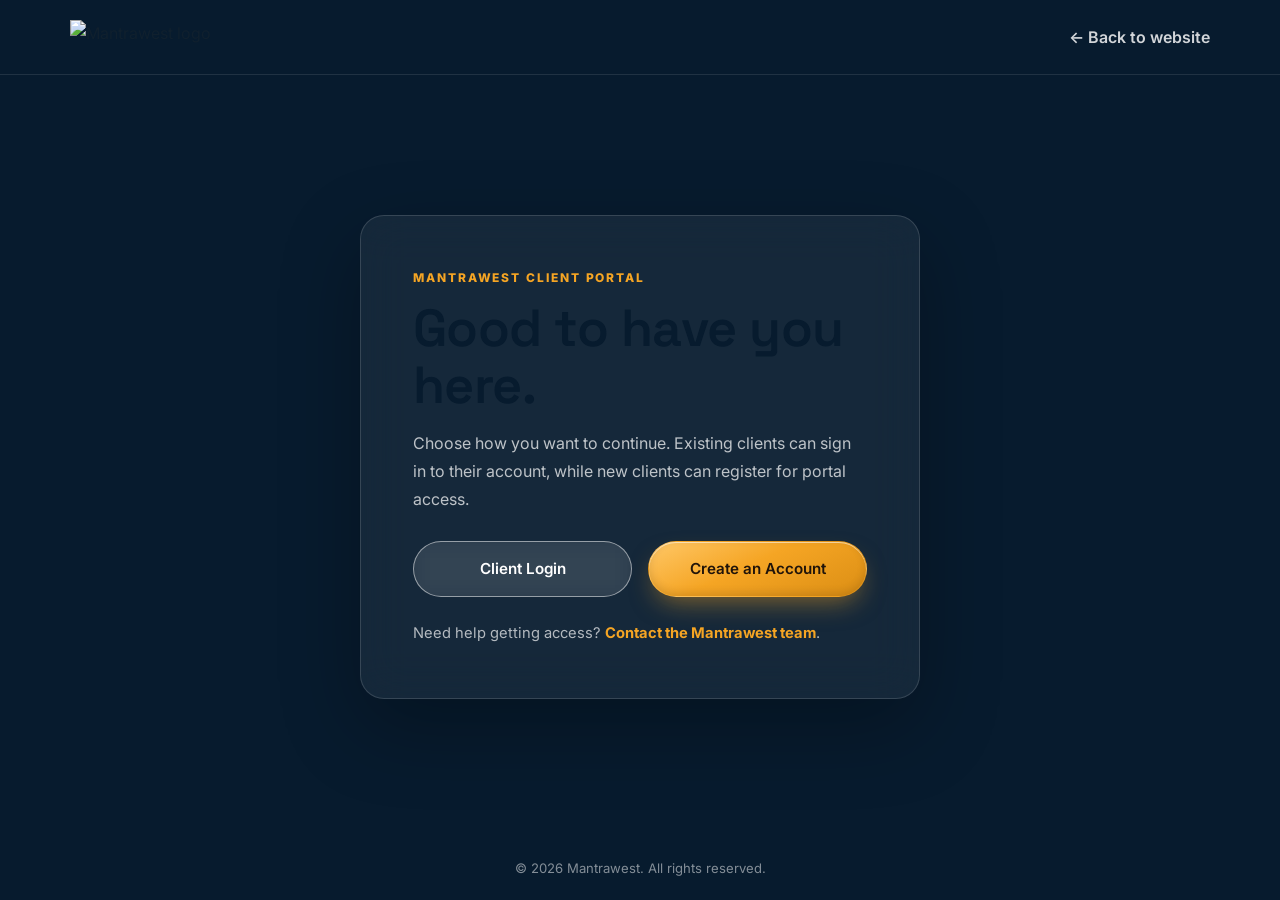
==== portal.html @ 377eb098 "Add initial implementation of the client portal page with responsive design and accessibility featur" ====
<!doctype html>
<html lang="en">
  <head>
    <meta charset="UTF-8" />
    <meta name="viewport" content="width=device-width, initial-scale=1.0" />
    <meta name="theme-color" content="#071B2E" />
    <title>Get Started | Mantrawest Client Portal</title>
    <meta
      name="description"
      content="Sign in to your Mantrawest client account or register for portal access."
    />
    <link rel="preconnect" href="https://fonts.googleapis.com" />
    <link rel="preconnect" href="https://fonts.gstatic.com" crossorigin />
    <link
      href="https://fonts.googleapis.com/css2?family=Space+Grotesk:wght@500;600;700&family=Inter:wght@400;500;600;700&display=swap"
      rel="stylesheet"
    />
    <link rel="stylesheet" href="style.css" />
    <style>
      body.portal-page {
        min-height: 100vh;
        display: grid;
        grid-template-rows: auto 1fr auto;
        background: var(--abyss, #071b2e);
      }
      .portal-top {
        padding: 1.25rem 0;
        border-bottom: 1px solid rgba(255, 255, 255, 0.1);
      }
      .portal-top-inner {
        display: flex;
        align-items: center;
        justify-content: space-between;
        gap: 1rem;
      }
      .portal-top img {
        display: block;
        width: auto;
        height: 34px;
        max-width: 180px;
      }
      .portal-back {
        color: rgba(255, 255, 255, 0.82);
        text-decoration: none;
        font-weight: 600;
      }
      .portal-main {
        display: grid;
        place-items: center;
        padding: 4rem 1.25rem;
      }
      .portal-card {
        width: min(100%, 560px);
        padding: clamp(1.5rem, 5vw, 3.25rem);
        border: 1px solid rgba(255, 255, 255, 0.14);
        border-radius: 24px;
        background: rgba(255, 255, 255, 0.06);
        backdrop-filter: blur(22px);
        box-shadow: 0 28px 80px rgba(0, 0, 0, 0.28);
        color: #fff;
      }
      .portal-eyebrow {
        margin: 0 0 0.8rem;
        color: var(--amber, #e0a84c);
        font-size: 0.75rem;
        font-weight: 800;
        letter-spacing: 0.16em;
        text-transform: uppercase;
      }
      .portal-card h1 {
        margin: 0 0 1rem;
        font-family: var(--font-display, "Space Grotesk", sans-serif);
        font-size: clamp(2rem, 6vw, 3.25rem);
        line-height: 1.08;
      }
      .portal-description {
        color: rgba(255, 255, 255, 0.72);
        line-height: 1.75;
        margin: 0 0 1.75rem;
      }
      .portal-actions {
        display: grid;
        grid-template-columns: repeat(2, minmax(0, 1fr));
        gap: 1rem;
      }
      .portal-actions .btn {
        display: flex;
        justify-content: center;
        align-items: center;
        min-height: 52px;
        text-decoration: none;
        text-align: center;
      }
      .portal-help {
        margin: 1.5rem 0 0;
        color: rgba(255, 255, 255, 0.68);
        font-size: 0.92rem;
        line-height: 1.7;
      }
      .portal-help a {
        color: var(--amber, #e0a84c);
        font-weight: 700;
      }
      .portal-footer {
        padding: 1.25rem;
        text-align: center;
        color: rgba(255, 255, 255, 0.5);
        font-size: 0.82rem;
      }
      @media (max-width: 480px) {
        .portal-actions {
          grid-template-columns: 1fr;
        }
        .portal-top-inner {
          align-items: flex-start;
        }
      }
      @media (prefers-reduced-motion: reduce) {
        *,
        *::before,
        *::after {
          animation: none !important;
          transition: none !important;
          scroll-behavior: auto !important;
        }
      }
    </style>
  </head>
  <body class="portal-page">
    <header class="portal-top">
      <div class="container portal-top-inner">
        <a href="index.html" aria-label="Mantrawest home">
          <img
            src="https://mantrawest.com/waste/frontpageAssets/images/logo/logo-02.png"
            alt="Mantrawest logo"
            width="150"
            height="34"
          />
        </a>
        <a class="portal-back" href="index.html">← Back to website</a>
      </div>
    </header>

    <main class="portal-main">
      <section class="portal-card glass-shine" aria-labelledby="portal-title">
        <p class="portal-eyebrow">Mantrawest Client Portal</p>
        <h1 id="portal-title">Good to have you here.</h1>
        <p class="portal-description">
          Choose how you want to continue. Existing clients can sign in to their
          account, while new clients can register for portal access.
        </p>
        <div class="portal-actions">
          <a
            class="btn btn-outline-light"
            href="https://mantrawest.com/waste/login"
            >Client Login</a
          >
          <a class="btn btn-amber" href="https://mantrawest.com/waste/register"
            >Create an Account</a
          >
        </div>
        <p class="portal-help">
          Need help getting access?
          <a href="index.html#quote-form">Contact the Mantrawest team</a>.
        </p>
      </section>
    </main>

    <footer class="portal-footer">
      © <span data-year></span> Mantrawest. All rights reserved.
    </footer>
    <script>
      document.querySelector("[data-year]").textContent =
        new Date().getFullYear();
    </script>
  </body>
</html>
---- style.css ----
/* ==========================================================================
   MANTRAWEST — DESIGN SYSTEM
   Offshore waste management, environmental compliance & cargo unit rental.

   Signature idea: a "depth-line" — a nautical contour/sonar line that
   threads through the site as a scroll-progress indicator, hero base,
   section dividers and heading underlines. It literalises the tagline
   "Navigating the Waves of Waste."
   ========================================================================== */

/* -------------------------------- Tokens -------------------------------- */
:root {
  /* Colour: named + hex, per brief */
  --abyss: #071b2e; /* deep-sea navy — dark section bg            */
  --abyss-soft: #0d2a44; /* raised panels on dark sections             */
  --abyss-line: rgba(255, 255, 255, 0.12);
  --current: #0e3a5c; /* primary brand blue                         */
  --current-700: #124a73; /* hover / lighter step                       */
  --teal: #17b8a6; /* signal teal — accents & icons on dark      */
  --teal-deep: #0b6e76; /* AA-safe teal for text/links on light bg    */
  --amber: #f5a524; /* safety amber — primary CTA                 */
  --amber-600: #db8e14; /* amber hover                                */
  --foam: #f7fafc; /* page background                            */
  --foam-alt: #ebf2f6; /* banded alt section bg                      */
  --white: #ffffff;
  --ink: #10202e; /* body text                                  */
  --ink-soft: #4c6072; /* muted text                                 */
  --border: #dce6ec;
  --success: #1e9e6b;
  --danger: #d14343;

  /* Type */
  --font-display: "Space Grotesk", "Segoe UI", sans-serif;
  --font-body: "Inter", "Segoe UI", sans-serif;
  --font-mono: "IBM Plex Mono", "Courier New", monospace;

  --fs-h1: clamp(2.35rem, 1.7rem + 2.6vw, 4.1rem);
  --fs-h2: clamp(1.85rem, 1.5rem + 1.4vw, 2.75rem);
  --fs-h3: clamp(1.3rem, 1.15rem + 0.6vw, 1.65rem);
  --fs-h4: clamp(1.1rem, 1.02rem + 0.3vw, 1.25rem);
  --fs-lead: clamp(1.05rem, 1rem + 0.3vw, 1.25rem);
  --fs-body: 1rem;
  --fs-small: 0.875rem;
  --fs-mono: 0.8rem;

  /* Space + shape */
  --section-pad: clamp(3.75rem, 3.1rem + 2.6vw, 7rem);
  --gap: clamp(1.25rem, 1rem + 1vw, 2rem);
  --radius-sm: 8px;
  --radius-md: 14px;
  --radius-lg: 24px;
  --radius-pill: 999px;
  --container: 1220px;

  /* Motion */
  --ease: cubic-bezier(0.22, 0.61, 0.36, 1);
  --dur-fast: 150ms;
  --dur-base: 300ms;
  --dur-slow: 650ms;

  /* Shadow (navy-tinted, not generic black) */
  --shadow-sm: 0 2px 10px rgba(7, 27, 46, 0.08);
  --shadow-md: 0 12px 30px -8px rgba(7, 27, 46, 0.18);
  --shadow-lg: 0 24px 60px -18px rgba(7, 27, 46, 0.3);
}

/* -------------------------------- Reset ---------------------------------- */
*,
*::before,
*::after {
  box-sizing: border-box;
}
html {
  scroll-behavior: smooth;
  -webkit-text-size-adjust: 100%;
}
[id] {
  scroll-margin-top: 90px;
}
.section-anchor {
  scroll-margin-top: 90px;
}
@media (prefers-reduced-motion: reduce) {
  html {
    scroll-behavior: auto;
  }
  *,
  *::before,
  *::after {
    animation-duration: 0.001ms !important;
    animation-iteration-count: 1 !important;
    transition-duration: 0.001ms !important;
    scroll-behavior: auto !important;
  }
}
body {
  margin: 0;
  font-family: var(--font-body);
  font-size: var(--fs-body);
  line-height: 1.65;
  color: var(--ink);
  background: var(--foam);
  -webkit-font-smoothing: antialiased;
  overflow-x: hidden;
}
img {
  max-width: 100%;
  display: block;
  height: auto;
}
svg {
  display: block;
}
a {
  color: inherit;
  text-decoration: none;
}
ul,
ol {
  margin: 0;
  padding: 0;
  list-style: none;
}
h1,
h2,
h3,
h4,
h5,
h6 {
  margin: 0;
  font-family: var(--font-display);
  font-weight: 600;
  line-height: 1.15;
  letter-spacing: -0.01em;
  color: var(--abyss);
}
p {
  margin: 0;
}
button {
  font: inherit;
  color: inherit;
  background: none;
  border: none;
  cursor: pointer;
}
input,
textarea,
select {
  font: inherit;
  color: inherit;
}
:focus {
  outline: none;
}
:focus-visible {
  outline: 3px solid var(--teal);
  outline-offset: 3px;
  border-radius: 4px;
}

/* Skip link */
.skip-link {
  position: absolute;
  left: 1rem;
  top: -3rem;
  background: var(--amber);
  color: var(--abyss);
  padding: 0.6rem 1rem;
  border-radius: var(--radius-sm);
  font-weight: 600;
  z-index: 200;
  transition: top var(--dur-base) var(--ease);
}
.skip-link:focus {
  top: 1rem;
}

/* -------------------------------- Layout --------------------------------- */
.container {
  width: 100%;
  max-width: var(--container);
  margin-inline: auto;
  padding-inline: clamp(1.25rem, 4vw, 2.5rem);
}
.section {
  padding-block: var(--section-pad);
  position: relative;
}
.section--alt {
  background: var(--foam-alt);
}
.section--dark {
  background: var(--abyss);
  color: rgba(255, 255, 255, 0.86);
}
.section--dark h2,
.section--dark h3,
.section--dark h4 {
  color: var(--white);
}
.section-head {
  max-width: 640px;
  margin-bottom: clamp(2rem, 1.6rem + 1.4vw, 3.25rem);
}
.section-head.center {
  margin-inline: auto;
  text-align: center;
}
.eyebrow {
  display: inline-flex;
  align-items: center;
  gap: 0.55rem;
  font-family: var(--font-mono);
  font-size: var(--fs-mono);
  letter-spacing: 0.14em;
  text-transform: uppercase;
  color: var(--teal-deep);
  font-weight: 600;
  margin-bottom: 0.85rem;
}
.section--dark .eyebrow {
  color: var(--teal);
}
.eyebrow::before {
  content: "";
  width: 22px;
  height: 2px;
  background: var(--amber);
  display: inline-block;
}
.section-head h2 {
  font-size: var(--fs-h2);
}
.section-head p {
  margin-top: 1rem;
  font-size: var(--fs-lead);
  color: var(--ink-soft);
}
.section--dark .section-head p {
  color: rgba(255, 255, 255, 0.72);
}

.grid {
  display: grid;
  gap: var(--gap);
}
.grid-2 {
  grid-template-columns: 1fr;
}
.grid-3 {
  grid-template-columns: 1fr;
}
.grid-4 {
  grid-template-columns: 1fr;
}
@media (min-width: 640px) {
  .grid-3 {
    grid-template-columns: repeat(2, 1fr);
  }
  .grid-4 {
    grid-template-columns: repeat(2, 1fr);
  }
}
@media (min-width: 1024px) {
  .grid-2 {
    grid-template-columns: repeat(2, 1fr);
  }
  .grid-3 {
    grid-template-columns: repeat(3, 1fr);
  }
  .grid-4 {
    grid-template-columns: repeat(4, 1fr);
  }
}

/* Reveal-on-scroll (progressive enhancement; JS toggles .is-visible) */
.reveal {
  opacity: 0;
  transform: translateY(22px);
  transition:
    opacity var(--dur-slow) var(--ease),
    transform var(--dur-slow) var(--ease);
}
.reveal.is-visible {
  opacity: 1;
  transform: none;
}
.reveal-delay-1 {
  transition-delay: 90ms;
}
.reveal-delay-2 {
  transition-delay: 180ms;
}
.reveal-delay-3 {
  transition-delay: 270ms;
}
@media (prefers-reduced-motion: reduce) {
  .reveal {
    opacity: 1;
    transform: none;
  }
}

/* -------------------------------- Buttons --------------------------------- */
.btn {
  display: inline-flex;
  align-items: center;
  justify-content: center;
  gap: 0.55rem;
  padding: 0.9rem 1.6rem;
  border-radius: var(--radius-pill);
  font-weight: 600;
  font-size: 0.95rem;
  border: 1.5px solid transparent;
  cursor: pointer;
  transition:
    transform var(--dur-fast) var(--ease),
    box-shadow var(--dur-base) var(--ease),
    background var(--dur-base) var(--ease),
    color var(--dur-base) var(--ease),
    border-color var(--dur-base) var(--ease);
  white-space: nowrap;
}
.btn svg {
  width: 18px;
  height: 18px;
  flex-shrink: 0;
  transition: transform var(--dur-base) var(--ease);
}
.btn:hover svg {
  transform: translateX(3px);
}
.btn:active {
  transform: translateY(1px) scale(0.99);
}

.btn-amber {
  background: var(--amber);
  color: #20140a;
  box-shadow: var(--shadow-sm);
}
.btn-amber:hover {
  background: var(--amber-600);
  box-shadow: var(--shadow-md);
}

.btn-outline-light {
  border-color: rgba(255, 255, 255, 0.5);
  color: #fff;
}
.btn-outline-light:hover {
  border-color: #fff;
  background: rgba(255, 255, 255, 0.08);
}

.btn-outline-dark {
  border-color: var(--current);
  color: var(--current);
}
.btn-outline-dark:hover {
  background: var(--current);
  color: #fff;
}

.btn-ghost {
  color: var(--current);
  padding-inline: 0.25rem;
}
.btn-ghost svg {
  width: 16px;
  height: 16px;
}
.btn-ghost:hover {
  color: var(--teal-deep);
}

.btn-block {
  width: 100%;
}
.btn[disabled] {
  opacity: 0.6;
  cursor: not-allowed;
}

/* -------------------------------- Header --------------------------------- */
.scroll-progress {
  position: fixed;
  top: 0;
  left: 0;
  height: 3px;
  width: 0%;
  background: linear-gradient(90deg, var(--teal), var(--amber));
  z-index: 300;
  transition: width 80ms linear;
}
.site-header {
  position: sticky;
  top: 0;
  z-index: 150;
  background: rgba(7, 27, 46, 0.92);
  backdrop-filter: blur(10px);
  border-bottom: 1px solid rgba(255, 255, 255, 0.08);
  transition:
    box-shadow var(--dur-base) var(--ease),
    background var(--dur-base) var(--ease);
}
.site-header.is-scrolled {
  box-shadow: var(--shadow-lg);
}
.header-inner {
  display: flex;
  align-items: center;
  justify-content: space-between;
  min-height: 76px;
  gap: 1rem;
}
.brand {
  display: flex;
  align-items: center;
  gap: 0.6rem;
  flex-shrink: 0;
}
.brand-logo {
  height: 34px;
  width: auto;
}
.brand-word {
  font-family: var(--font-display);
  font-weight: 700;
  font-size: 1.15rem;
  color: #fff;
  letter-spacing: -0.01em;
}
.brand-word span {
  color: var(--teal);
}

.main-nav {
  position: fixed;
  inset: 0 0 0 auto;
  width: min(86vw, 360px);
  background: var(--abyss);
  border-left: 1px solid rgba(255, 255, 255, 0.08);
  padding: 6rem 1.75rem 2rem;
  transform: translateX(100%);
  transition: transform var(--dur-base) var(--ease);
  z-index: 160;
  overflow-y: auto;
}
.main-nav.is-open {
  transform: translateX(0);
  box-shadow: -20px 0 60px rgba(0, 0, 0, 0.35);
}
.nav-list {
  display: flex;
  flex-direction: column;
  gap: 0.25rem;
}
.nav-link {
  display: flex;
  align-items: center;
  justify-content: space-between;
  padding: 0.95rem 0.25rem;
  font-family: var(--font-display);
  font-weight: 600;
  font-size: 1.05rem;
  color: rgba(255, 255, 255, 0.82);
  border-bottom: 1px solid rgba(255, 255, 255, 0.08);
  transition:
    color var(--dur-fast) var(--ease),
    padding-left var(--dur-fast) var(--ease);
}
.nav-link:hover,
.nav-link:focus-visible {
  color: var(--teal);
  padding-left: 0.5rem;
}
.nav-link.is-active {
  color: var(--amber);
}
.nav-link.is-active::after {
  content: "●";
  font-size: 0.5rem;
  color: var(--amber);
}
.nav-portal-link {
  margin-top: 1.25rem;
  display: block;
  text-align: left;
  font-family: var(--font-mono);
  font-size: var(--fs-mono);
  letter-spacing: 0.06em;
  text-transform: uppercase;
  color: rgba(255, 255, 255, 0.55);
}
.nav-portal-link:hover {
  color: #fff;
}

.nav-backdrop {
  position: fixed;
  inset: 0;
  background: rgba(3, 12, 20, 0.6);
  opacity: 0;
  visibility: hidden;
  transition: opacity var(--dur-base) var(--ease);
  z-index: 155;
}
.nav-backdrop.is-open {
  opacity: 1;
  visibility: visible;
}

.header-actions {
  display: flex;
  align-items: center;
  gap: 0.6rem;
}
.header-cta {
  display: none;
}
@media (min-width: 560px) {
  .header-cta {
    display: inline-flex;
  }
}

.nav-toggle {
  display: flex;
  flex-direction: column;
  justify-content: center;
  align-items: center;
  gap: 5px;
  width: 44px;
  height: 44px;
  border-radius: var(--radius-sm);
  z-index: 170;
  position: relative;
}
.nav-toggle:hover {
  background: rgba(255, 255, 255, 0.08);
}
.nav-toggle-bar {
  width: 22px;
  height: 2px;
  background: #fff;
  border-radius: 2px;
  transition:
    transform var(--dur-base) var(--ease),
    opacity var(--dur-base) var(--ease);
}
.nav-toggle[aria-expanded="true"] .nav-toggle-bar:nth-child(1) {
  transform: translateY(7px) rotate(45deg);
}
.nav-toggle[aria-expanded="true"] .nav-toggle-bar:nth-child(2) {
  opacity: 0;
}
.nav-toggle[aria-expanded="true"] .nav-toggle-bar:nth-child(3) {
  transform: translateY(-7px) rotate(-45deg);
}

@media (min-width: 1024px) {
  .main-nav {
    position: static;
    width: auto;
    background: none;
    border: none;
    padding: 0;
    transform: none;
    overflow: visible;
  }
  .nav-list {
    flex-direction: row;
    align-items: center;
    gap: 1.9rem;
  }
  .nav-link {
    padding: 0.35rem 0;
    border: none;
    font-size: 0.95rem;
  }
  .nav-link.is-active::after {
    display: none;
  }
  .nav-link.is-active {
    box-shadow: inset 0 -2px 0 var(--amber);
    padding-bottom: 0.35rem;
  }
  .nav-portal-link {
    display: none;
  }
  .nav-backdrop {
    display: none;
  }
  .nav-toggle {
    display: none;
  }
}

/* -------------------------------- Modal ----------------------------------- */
.modal {
  position: fixed;
  inset: 0;
  z-index: 400;
  display: flex;
  align-items: center;
  justify-content: center;
  padding: 1.25rem;
}
.modal[hidden] {
  display: none;
}
.modal-backdrop {
  position: absolute;
  inset: 0;
  background: rgba(4, 14, 24, 0.62);
  backdrop-filter: blur(2px);
}
.modal-panel {
  position: relative;
  background: #fff;
  border-radius: var(--radius-lg);
  max-width: 420px;
  width: 100%;
  padding: 2.25rem 2rem;
  box-shadow: var(--shadow-lg);
  animation: modalIn var(--dur-base) var(--ease);
}
@keyframes modalIn {
  from {
    opacity: 0;
    transform: translateY(14px) scale(0.98);
  }
  to {
    opacity: 1;
    transform: none;
  }
}
.modal-close {
  position: absolute;
  top: 0.9rem;
  right: 0.9rem;
  width: 36px;
  height: 36px;
  display: flex;
  align-items: center;
  justify-content: center;
  border-radius: 50%;
  font-size: 1.4rem;
  line-height: 1;
  color: var(--ink-soft);
}
.modal-close:hover {
  background: var(--foam-alt);
  color: var(--ink);
}
.modal-panel h2 {
  font-size: 1.4rem;
  padding-right: 1.5rem;
}
.modal-panel p {
  color: var(--ink-soft);
  margin-top: 0.75rem;
  line-height: 1.6;
}
.modal-panel .btn {
  margin-top: 1.5rem;
}
.modal-eyebrow {
  font-family: var(--font-mono);
  font-size: 0.72rem;
  letter-spacing: 0.12em;
  text-transform: uppercase;
  color: var(--teal-deep);
  font-weight: 700;
}

/* -------------------------------- Hero (home) ------------------------------ */
.hero {
  position: relative;
  background: var(--abyss);
  color: #fff;
  overflow: hidden;
  padding-block: clamp(3.5rem, 3rem + 3vw, 6rem) clamp(5rem, 4rem + 4vw, 8rem);
}
.hero::before {
  content: "";
  position: absolute;
  inset: 0;
  background:
    radial-gradient(
      60% 55% at 82% 8%,
      rgba(23, 184, 166, 0.22),
      transparent 60%
    ),
    radial-gradient(
      50% 45% at 8% 95%,
      rgba(245, 165, 36, 0.14),
      transparent 60%
    );
  pointer-events: none;
}
.hero-grid {
  position: relative;
  z-index: 2;
  display: grid;
  gap: clamp(2.5rem, 2rem + 2vw, 4rem);
  align-items: center;
}
@media (min-width: 960px) {
  .hero-grid {
    grid-template-columns: 1.05fr 0.95fr;
  }
}
.hero-copy .eyebrow {
  color: var(--teal);
}
.hero h1 {
  color: #fff;
  font-size: var(--fs-h1);
  margin-block: 0.6rem 1.1rem;
}
.hero h1 em {
  font-style: normal;
  color: var(--teal);
}
.hero-lead {
  font-size: var(--fs-lead);
  color: rgba(255, 255, 255, 0.78);
  max-width: 46ch;
}
.hero-actions {
  display: flex;
  flex-wrap: wrap;
  gap: 1rem;
  margin-top: 2.1rem;
}

.hero-stats {
  display: flex;
  flex-wrap: wrap;
  gap: 1.75rem 2.25rem;
  margin-top: 3rem;
  padding-top: 1.75rem;
  border-top: 1px solid rgba(255, 255, 255, 0.14);
}
.hero-stat b {
  display: block;
  font-family: var(--font-display);
  font-size: 1.6rem;
  color: #fff;
}
.hero-stat span {
  font-size: 0.82rem;
  color: rgba(255, 255, 255, 0.62);
}

.hero-media {
  position: relative;
}
.hero-media-frame {
  position: relative;
  border-radius: var(--radius-lg);
  overflow: hidden;
  box-shadow: var(--shadow-lg);
  border: 1px solid rgba(255, 255, 255, 0.14);
  aspect-ratio: 4/5;
}
.hero-media-frame img {
  width: 100%;
  height: 100%;
  object-fit: cover;
}
.hero-media-frame::after {
  content: "";
  position: absolute;
  inset: 0;
  background: linear-gradient(
    200deg,
    rgba(7, 27, 46, 0) 40%,
    rgba(7, 27, 46, 0.75) 100%
  );
}
.hero-coord {
  position: absolute;
  left: 1.25rem;
  bottom: 1.25rem;
  z-index: 2;
  font-family: var(--font-mono);
  font-size: 0.78rem;
  color: #fff;
  background: rgba(7, 27, 46, 0.55);
  border: 1px solid rgba(255, 255, 255, 0.25);
  padding: 0.5rem 0.8rem;
  border-radius: var(--radius-sm);
  backdrop-filter: blur(6px);
}
.hero-badge {
  position: absolute;
  top: -1rem;
  right: -0.75rem;
  z-index: 3;
  background: var(--amber);
  color: #20140a;
  font-family: var(--font-display);
  font-weight: 700;
  font-size: 0.8rem;
  padding: 0.9rem 1.1rem;
  border-radius: var(--radius-md);
  box-shadow: var(--shadow-md);
  transform: rotate(3deg);
  line-height: 1.25;
  text-align: center;
}
@media (max-width: 480px) {
  .hero-badge {
    right: 0;
    top: -0.75rem;
    padding: 0.7rem 0.8rem;
    font-size: 0.72rem;
  }
}

/* Depth-line divider (signature element) */
.depth-divider {
  display: block;
  width: 100%;
  height: auto;
  margin-top: -1px;
}
.depth-divider path {
  transition: d var(--dur-slow) var(--ease);
}
.depth-divider.animate path {
  stroke-dasharray: 1400;
  stroke-dashoffset: 1400;
  animation: draw 2.4s var(--ease) forwards 0.2s;
}
@keyframes draw {
  to {
    stroke-dashoffset: 0;
  }
}
@media (prefers-reduced-motion: reduce) {
  .depth-divider.animate path {
    animation: none;
    stroke-dashoffset: 0;
  }
}

/* -------------------------------- Page hero (inner pages) ------------------ */
.page-hero {
  position: relative;
  background: var(--abyss);
  color: #fff;
  padding-block: clamp(3.5rem, 3rem + 2vw, 5.5rem)
    clamp(3rem, 2.5rem + 2vw, 4.5rem);
  overflow: hidden;
}
.page-hero::before {
  content: "";
  position: absolute;
  inset: 0;
  background: radial-gradient(
    60% 70% at 85% 0%,
    rgba(23, 184, 166, 0.2),
    transparent 60%
  );
}
.page-hero-inner {
  position: relative;
  z-index: 2;
}
.breadcrumb {
  display: flex;
  flex-wrap: wrap;
  gap: 0.4rem;
  align-items: center;
  font-family: var(--font-mono);
  font-size: 0.8rem;
  letter-spacing: 0.04em;
  color: rgba(255, 255, 255, 0.55);
  margin-bottom: 1.1rem;
}
.breadcrumb a {
  color: rgba(255, 255, 255, 0.75);
}
.breadcrumb a:hover {
  color: var(--teal);
}
.page-hero h1 {
  color: #fff;
  font-size: clamp(2rem, 1.7rem + 1.6vw, 3.1rem);
  max-width: 22ch;
}
.page-hero p {
  color: rgba(255, 255, 255, 0.72);
  margin-top: 0.9rem;
  max-width: 60ch;
  font-size: var(--fs-lead);
}

/* -------------------------------- Trust strip ------------------------------ */
.trust-strip {
  background: var(--foam-alt);
  border-bottom: 1px solid var(--border);
  padding-block: 1.6rem;
}
.trust-strip-inner {
  display: flex;
  flex-wrap: wrap;
  align-items: center;
  justify-content: space-between;
  gap: 1rem 2rem;
}
.trust-strip-label {
  font-size: 0.85rem;
  color: var(--ink-soft);
  font-weight: 600;
  max-width: 32ch;
}
.trust-badges {
  display: flex;
  flex-wrap: wrap;
  gap: 0.6rem 1.5rem;
}
.trust-badge {
  display: flex;
  align-items: center;
  gap: 0.5rem;
  font-family: var(--font-mono);
  font-size: 0.75rem;
  letter-spacing: 0.03em;
  color: var(--current);
  text-transform: uppercase;
  font-weight: 600;
}
.trust-badge svg {
  width: 16px;
  height: 16px;
  color: var(--teal-deep);
  flex-shrink: 0;
}

/* -------------------------------- About preview / split ------------------- */
.split {
  display: grid;
  gap: clamp(2rem, 1.6rem + 2vw, 4rem);
  align-items: center;
}
@media (min-width: 900px) {
  .split {
    grid-template-columns: 0.9fr 1.1fr;
  }
}
.split.reverse {
  direction: rtl;
}
.split.reverse > * {
  direction: ltr;
}
.split-media {
  position: relative;
}
.split-media img {
  border-radius: var(--radius-lg);
  box-shadow: var(--shadow-md);
  width: 100%;
  aspect-ratio: 4/3.3;
  object-fit: cover;
}
.split-media-tag {
  position: absolute;
  bottom: -1rem;
  left: -1rem;
  background: #fff;
  border-radius: var(--radius-md);
  box-shadow: var(--shadow-md);
  padding: 0.9rem 1.15rem;
  display: flex;
  align-items: center;
  gap: 0.7rem;
  max-width: 230px;
}
.split-media-tag svg {
  width: 30px;
  height: 30px;
  color: var(--teal-deep);
  flex-shrink: 0;
}
.split-media-tag b {
  display: block;
  font-family: var(--font-display);
  font-size: 1rem;
  color: var(--abyss);
}
.split-media-tag span {
  font-size: 0.78rem;
  color: var(--ink-soft);
}
@media (max-width: 640px) {
  .split-media-tag {
    position: static;
    margin-top: 1rem;
    max-width: none;
  }
}

.check-list {
  margin-top: 1.5rem;
  display: grid;
  gap: 0.75rem;
}
.check-list li {
  display: flex;
  align-items: flex-start;
  gap: 0.65rem;
  font-size: 0.97rem;
  color: var(--ink);
}
.check-list svg {
  width: 20px;
  height: 20px;
  color: var(--success);
  flex-shrink: 0;
  margin-top: 0.1rem;
}

/* -------------------------------- Service cards ----------------------------- */
.service-card {
  background: #fff;
  border: 1px solid var(--border);
  border-radius: var(--radius-lg);
  padding: 1.9rem 1.75rem;
  height: 100%;
  display: flex;
  flex-direction: column;
  transition:
    transform var(--dur-base) var(--ease),
    box-shadow var(--dur-base) var(--ease),
    border-color var(--dur-base) var(--ease);
}
.service-card:hover {
  transform: translateY(-6px);
  box-shadow: var(--shadow-md);
  border-color: transparent;
}
.service-card-icon {
  width: 54px;
  height: 54px;
  border-radius: var(--radius-md);
  background: linear-gradient(155deg, var(--current), var(--abyss));
  display: flex;
  align-items: center;
  justify-content: center;
  margin-bottom: 1.25rem;
  flex-shrink: 0;
  transition: transform var(--dur-base) var(--ease);
}
.service-card:hover .service-card-icon {
  transform: rotate(-6deg) scale(1.05);
}
.service-card-icon svg {
  width: 26px;
  height: 26px;
  color: var(--teal);
}
.service-card h3 {
  font-size: 1.15rem;
  margin-bottom: 0.6rem;
}
.service-card p {
  color: var(--ink-soft);
  font-size: 0.95rem;
  flex-grow: 1;
}
.service-card .btn-ghost {
  margin-top: 1.25rem;
  font-size: 0.9rem;
  font-weight: 700;
}

.service-media-card {
  border-radius: var(--radius-lg);
  overflow: hidden;
  box-shadow: var(--shadow-sm);
  border: 1px solid var(--border);
  background: #fff;
  height: 100%;
  display: flex;
  flex-direction: column;
}
.service-media-card img {
  width: 100%;
  aspect-ratio: 16/10;
  object-fit: cover;
}
.service-media-card-body {
  padding: 1.5rem 1.6rem 1.75rem;
  flex-grow: 1;
  display: flex;
  flex-direction: column;
}
.service-media-card h3 {
  font-size: 1.1rem;
  margin-bottom: 0.5rem;
}
.service-media-card p {
  color: var(--ink-soft);
  font-size: 0.93rem;
}

/* -------------------------------- Mission / vision -------------------------- */
.mv-grid {
  display: grid;
  gap: 1.5rem;
}
@media (min-width: 768px) {
  .mv-grid {
    grid-template-columns: 1fr 1fr;
  }
}
.mv-card {
  background: var(--abyss-soft);
  border: 1px solid var(--abyss-line);
  border-radius: var(--radius-lg);
  padding: 2.1rem 2rem;
  position: relative;
  overflow: hidden;
}
.mv-card::before {
  content: "";
  position: absolute;
  top: -40px;
  right: -40px;
  width: 130px;
  height: 130px;
  border-radius: 50%;
  background: radial-gradient(
    circle,
    rgba(23, 184, 166, 0.25),
    transparent 70%
  );
}
.mv-card .eyebrow {
  color: var(--amber);
}
.mv-card .eyebrow::before {
  background: var(--amber);
}
.mv-card h3 {
  font-size: 1.3rem;
  color: #fff;
  margin-bottom: 0.75rem;
}
.mv-card p {
  color: rgba(255, 255, 255, 0.72);
}

.pillars {
  margin-top: 2.5rem;
  display: grid;
  gap: 1.25rem;
}
@media (min-width: 768px) {
  .pillars {
    grid-template-columns: repeat(3, 1fr);
  }
}
.pillar {
  display: flex;
  gap: 0.9rem;
  align-items: flex-start;
}
.pillar svg {
  width: 22px;
  height: 22px;
  color: var(--teal);
  flex-shrink: 0;
  margin-top: 0.2rem;
}
.pillar h4 {
  color: #fff;
  font-size: 1rem;
  margin-bottom: 0.3rem;
}
.pillar p {
  color: rgba(255, 255, 255, 0.65);
  font-size: 0.9rem;
}

/* -------------------------------- Why choose us ------------------------------ */
.value-card {
  text-align: left;
  padding: 2rem 1.75rem;
  background: #fff;
  border-radius: var(--radius-lg);
  border: 1px solid var(--border);
  height: 100%;
}
.value-card-icon {
  width: 52px;
  height: 52px;
  border-radius: 50%;
  background: var(--foam-alt);
  display: flex;
  align-items: center;
  justify-content: center;
  margin-bottom: 1.25rem;
}
.value-card-icon svg {
  width: 24px;
  height: 24px;
  color: var(--teal-deep);
}
.value-card h3 {
  font-size: 1.1rem;
  margin-bottom: 0.55rem;
}
.value-card p {
  color: var(--ink-soft);
  font-size: 0.93rem;
}

/* -------------------------------- Stats band ---------------------------------- */
.stats-band {
  background: linear-gradient(120deg, var(--abyss), var(--current) 130%);
  border-radius: var(--radius-lg);
  padding: clamp(2rem, 1.6rem + 2vw, 3.5rem);
  display: grid;
  gap: 1.75rem;
  color: #fff;
}
@media (min-width: 640px) {
  .stats-band {
    grid-template-columns: repeat(2, 1fr);
  }
}
@media (min-width: 1024px) {
  .stats-band {
    grid-template-columns: repeat(4, 1fr);
  }
}
.stat-block {
  border-left: 2px solid var(--amber);
  padding-left: 1rem;
}
.stat-num {
  font-family: var(--font-display);
  font-weight: 700;
  font-size: clamp(2rem, 1.7rem + 1vw, 2.75rem);
  display: flex;
  align-items: baseline;
  gap: 0.15rem;
}
.stat-num small {
  font-size: 1.1rem;
  color: var(--teal);
}
.stat-label {
  font-size: 0.85rem;
  color: rgba(255, 255, 255, 0.68);
  margin-top: 0.35rem;
}

/* -------------------------------- CTA banner ------------------------------------ */
.cta-banner {
  position: relative;
  overflow: hidden;
  background: var(--abyss);
  border-radius: var(--radius-lg);
  padding: clamp(2.25rem, 1.8rem + 2vw, 3.75rem);
  display: flex;
  flex-wrap: wrap;
  gap: 1.75rem;
  align-items: center;
  justify-content: space-between;
  border: 1px solid var(--abyss-line);
}
.cta-banner::after {
  content: "";
  position: absolute;
  inset: 0;
  background: linear-gradient(
    120deg,
    rgba(245, 165, 36, 0.16),
    transparent 55%
  );
  pointer-events: none;
}
.cta-banner-copy {
  position: relative;
  z-index: 1;
  max-width: 520px;
}
.cta-banner h2 {
  color: #fff;
  font-size: var(--fs-h3);
  margin-bottom: 0.6rem;
}
.cta-banner p {
  color: rgba(255, 255, 255, 0.7);
}
.cta-banner-actions {
  position: relative;
  z-index: 1;
  display: flex;
  gap: 1rem;
  flex-wrap: wrap;
}

/* -------------------------------- Team ------------------------------------------- */
.team-card {
  text-align: left;
}
.team-photo {
  position: relative;
  border-radius: var(--radius-lg);
  overflow: hidden;
  aspect-ratio: 3/3.4;
  margin-bottom: 1.1rem;
  background: var(--foam-alt);
  box-shadow: var(--shadow-sm);
}
.team-photo img {
  width: 100%;
  height: 100%;
  object-fit: cover;
  object-position: top center;
}
.team-social {
  position: absolute;
  left: 0;
  right: 0;
  bottom: 0;
  padding: 0.85rem;
  display: flex;
  gap: 0.5rem;
  justify-content: center;
  background: linear-gradient(0deg, rgba(7, 27, 46, 0.85), transparent);
  opacity: 0;
  transform: translateY(8px);
  transition:
    opacity var(--dur-base) var(--ease),
    transform var(--dur-base) var(--ease);
}
.team-card:hover .team-social,
.team-card:focus-within .team-social {
  opacity: 1;
  transform: none;
}
.team-social a {
  width: 34px;
  height: 34px;
  border-radius: 50%;
  background: rgba(255, 255, 255, 0.15);
  display: flex;
  align-items: center;
  justify-content: center;
  color: #fff;
  border: 1px solid rgba(255, 255, 255, 0.35);
  transition: background var(--dur-fast) var(--ease);
}
.team-social a:hover {
  background: var(--teal);
  border-color: var(--teal);
}
.team-social svg {
  width: 16px;
  height: 16px;
}
.team-card h3 {
  font-size: 1.05rem;
}
.team-card span {
  display: block;
  font-size: 0.85rem;
  color: var(--teal-deep);
  font-weight: 600;
  margin-top: 0.2rem;
}

/* -------------------------------- Org chart (accordion tree) --------------------- */
.org-chart {
  margin-top: 1rem;
}
.org-root {
  background: var(--abyss);
  color: #fff;
  border-radius: var(--radius-md);
  padding: 1.1rem 1.4rem;
  font-family: var(--font-display);
  font-weight: 700;
  display: flex;
  align-items: center;
  gap: 0.6rem;
  margin-bottom: 1.25rem;
}
.org-root svg {
  width: 20px;
  height: 20px;
  color: var(--amber);
}
.org-branches {
  display: grid;
  gap: 0.9rem;
}
.org-branch {
  border: 1px solid var(--border);
  border-radius: var(--radius-md);
  background: #fff;
  overflow: hidden;
}
.org-branch-toggle {
  width: 100%;
  display: flex;
  align-items: center;
  justify-content: space-between;
  gap: 1rem;
  padding: 1rem 1.25rem;
  text-align: left;
  font-family: var(--font-display);
  font-weight: 600;
  font-size: 1rem;
}
.org-branch-toggle:hover {
  background: var(--foam-alt);
}
.org-branch-toggle .chev {
  width: 18px;
  height: 18px;
  color: var(--teal-deep);
  transition: transform var(--dur-base) var(--ease);
  flex-shrink: 0;
}
.org-branch-toggle[aria-expanded="true"] .chev {
  transform: rotate(180deg);
}
.org-branch-count {
  font-family: var(--font-mono);
  font-size: 0.75rem;
  color: var(--ink-soft);
  font-weight: 500;
  margin-right: auto;
  margin-left: 0.75rem;
}
.org-branch-panel {
  display: grid;
  grid-template-rows: 0fr;
  transition: grid-template-rows var(--dur-base) var(--ease);
}
.org-branch-panel > div {
  overflow: hidden;
}
.org-branch[data-open="true"] .org-branch-panel {
  grid-template-rows: 1fr;
}
.org-role-list {
  padding: 0.25rem 1.25rem 1.1rem 1.25rem;
  display: grid;
  gap: 0.1rem;
}
.org-role-list li {
  padding: 0.55rem 0.1rem;
  border-top: 1px dashed var(--border);
  font-size: 0.92rem;
  color: var(--ink-soft);
  display: flex;
  align-items: center;
  gap: 0.6rem;
}
.org-role-list li::before {
  content: "";
  width: 6px;
  height: 6px;
  border-radius: 50%;
  background: var(--teal);
  flex-shrink: 0;
}

/* -------------------------------- Blog / insights -------------------------------- */
.blog-card {
  background: #fff;
  border: 1px solid var(--border);
  border-radius: var(--radius-lg);
  overflow: hidden;
  height: 100%;
  display: flex;
  flex-direction: column;
}
.blog-card-media {
  aspect-ratio: 16/10;
  background: linear-gradient(135deg, var(--current), var(--abyss));
  position: relative;
  display: flex;
  align-items: center;
  justify-content: center;
}
.blog-card-media svg {
  width: 38px;
  height: 38px;
  color: rgba(255, 255, 255, 0.5);
}
.blog-card-body {
  padding: 1.5rem 1.5rem 1.75rem;
  flex-grow: 1;
  display: flex;
  flex-direction: column;
}
.blog-tag {
  font-family: var(--font-mono);
  font-size: 0.72rem;
  letter-spacing: 0.08em;
  text-transform: uppercase;
  color: var(--teal-deep);
  font-weight: 700;
  margin-bottom: 0.6rem;
}
.blog-card h3 {
  font-size: 1.05rem;
  margin-bottom: 0.5rem;
}
.blog-card p {
  color: var(--ink-soft);
  font-size: 0.92rem;
  flex-grow: 1;
}

.empty-state {
  text-align: center;
  max-width: 480px;
  margin-inline: auto;
  padding: clamp(2.5rem, 2rem + 2vw, 4rem) 1.5rem;
}
.empty-state-icon {
  width: 74px;
  height: 74px;
  border-radius: 50%;
  margin-inline: auto 1.5rem;
  background: var(--foam-alt);
  display: flex;
  align-items: center;
  justify-content: center;
}
.empty-state-icon svg {
  width: 34px;
  height: 34px;
  color: var(--teal-deep);
}
.empty-state h2 {
  font-size: 1.4rem;
  margin-bottom: 0.75rem;
}
.empty-state p {
  color: var(--ink-soft);
}

/* -------------------------------- Contact -------------------------------------------- */
.contact-cards {
  margin-top: -4.5rem;
  position: relative;
  z-index: 3;
}
.contact-card {
  background: #fff;
  border-radius: var(--radius-lg);
  box-shadow: var(--shadow-lg);
  padding: 1.6rem 1.5rem;
  display: flex;
  gap: 1rem;
  align-items: flex-start;
  height: 100%;
}
.contact-card-icon {
  width: 46px;
  height: 46px;
  border-radius: var(--radius-sm);
  flex-shrink: 0;
  background: var(--foam-alt);
  display: flex;
  align-items: center;
  justify-content: center;
}
.contact-card-icon svg {
  width: 22px;
  height: 22px;
  color: var(--teal-deep);
}
.contact-card h3 {
  font-size: 0.95rem;
  margin-bottom: 0.4rem;
}
.contact-card a,
.contact-card p {
  display: block;
  font-size: 0.92rem;
  color: var(--ink-soft);
}
.contact-card a:hover {
  color: var(--teal-deep);
}

.contact-grid {
  display: grid;
  gap: clamp(2rem, 1.6rem + 2vw, 3.5rem);
  margin-top: clamp(3.5rem, 3rem + 2vw, 5.5rem);
}
@media (min-width: 960px) {
  .contact-grid {
    grid-template-columns: 1fr 1.05fr;
  }
}
.map-frame {
  border-radius: var(--radius-lg);
  overflow: hidden;
  box-shadow: var(--shadow-md);
  border: 1px solid var(--border);
}
.map-frame iframe {
  width: 100%;
  height: 100%;
  min-height: 320px;
  border: 0;
  display: block;
}
.office-meta {
  margin-top: 1rem;
  display: flex;
  flex-wrap: wrap;
  gap: 0.6rem 1.4rem;
  font-family: var(--font-mono);
  font-size: 0.78rem;
  color: var(--ink-soft);
}
.office-meta b {
  color: var(--current);
}

/* -------------------------------- Forms ---------------------------------------------- */
.form-card {
  background: #fff;
  border-radius: var(--radius-lg);
  box-shadow: var(--shadow-md);
  padding: clamp(1.75rem, 1.5rem + 1.2vw, 2.5rem);
  border: 1px solid var(--border);
}
.form-row {
  display: grid;
  gap: 1.1rem;
}
@media (min-width: 560px) {
  .form-row.two {
    grid-template-columns: 1fr 1fr;
  }
}
.field {
  display: flex;
  flex-direction: column;
  gap: 0.4rem;
  margin-bottom: 1.1rem;
}
.field label {
  font-size: 0.85rem;
  font-weight: 600;
  color: var(--ink);
}
.field .req,
.req {
  color: var(--danger);
}
.field input,
.field select,
.field textarea {
  padding: 0.8rem 0.95rem;
  border-radius: var(--radius-sm);
  border: 1.5px solid var(--border);
  background: var(--foam);
  transition:
    border-color var(--dur-fast) var(--ease),
    box-shadow var(--dur-fast) var(--ease);
  width: 100%;
}
.field textarea {
  resize: vertical;
  min-height: 120px;
}
.field input:hover,
.field select:hover,
.field textarea:hover {
  border-color: #c3d3dc;
}
.field input:focus,
.field select:focus,
.field textarea:focus {
  border-color: var(--teal-deep);
  box-shadow: 0 0 0 4px rgba(23, 184, 166, 0.15);
  background: #fff;
}
.field.has-error input,
.field.has-error select,
.field.has-error textarea {
  border-color: var(--danger);
  background: #fef4f4;
}
.field-error {
  font-size: 0.8rem;
  color: var(--danger);
  display: none;
  align-items: center;
  gap: 0.35rem;
}
.field.has-error .field-error {
  display: flex;
}
.field-error svg {
  width: 14px;
  height: 14px;
  flex-shrink: 0;
}
.field-hint {
  font-size: 0.78rem;
  color: var(--ink-soft);
}
.checkbox-field {
  display: flex;
  flex-wrap: wrap;
  align-items: flex-start;
  gap: 0.6rem;
  margin-bottom: 1.25rem;
}
.checkbox-field input {
  width: 18px;
  height: 18px;
  margin-top: 0.15rem;
  accent-color: var(--teal-deep);
  flex-shrink: 0;
}
.checkbox-field input:invalid {
  box-shadow: none;
}
.checkbox-field label {
  font-size: 0.85rem;
  color: var(--ink-soft);
}
.checkbox-field .field-error {
  width: 100%;
  order: 3;
  margin-left: calc(18px + 0.6rem);
}
.checkbox-field.has-error {
}
.checkbox-field.has-error .field-error {
  display: flex;
}
.checkbox-field.has-error input {
  outline: 2px solid var(--danger);
  outline-offset: 2px;
  border-radius: 3px;
}

.form-status {
  display: none;
  align-items: flex-start;
  gap: 0.75rem;
  padding: 1rem 1.1rem;
  border-radius: var(--radius-md);
  margin-bottom: 1.25rem;
  font-size: 0.9rem;
}
.form-status.is-visible {
  display: flex;
}
.form-status.success {
  background: #e9f8f1;
  color: #0f6b47;
  border: 1px solid #bee9d3;
}
.form-status.error {
  background: #fdeeee;
  color: #a32222;
  border: 1px solid #f5c7c7;
}
.form-status svg {
  width: 20px;
  height: 20px;
  flex-shrink: 0;
  margin-top: 0.1rem;
}

/* Newsletter (blog page) */
.newsletter-form {
  display: flex;
  flex-wrap: wrap;
  gap: 0.75rem;
  max-width: 460px;
  margin-top: 1.5rem;
}
.newsletter-form input {
  flex: 1 1 220px;
  padding: 0.85rem 1rem;
  border-radius: var(--radius-pill);
  border: 1.5px solid var(--border);
}
.newsletter-form input:focus {
  border-color: var(--teal-deep);
  box-shadow: 0 0 0 4px rgba(23, 184, 166, 0.15);
}

/* -------------------------------- Footer ---------------------------------------------- */
.site-footer {
  background: var(--abyss);
  color: rgba(255, 255, 255, 0.7);
  position: relative;
}
.footer-wave {
  display: block;
  line-height: 0;
  margin-top: -1px;
}
.footer-top {
  padding-block: clamp(3rem, 2.5rem + 2vw, 5rem) 2.5rem;
}
.footer-grid {
  display: grid;
  gap: 2.5rem;
}
@media (min-width: 720px) {
  .footer-grid {
    grid-template-columns: 1.3fr 1fr 1fr 1.2fr;
  }
}
.footer-brand img {
  height: 34px;
  margin-bottom: 1rem;
}
.footer-brand p {
  font-size: 0.9rem;
  line-height: 1.7;
  max-width: 32ch;
}
.footer-social {
  display: flex;
  gap: 0.6rem;
  margin-top: 1.4rem;
}
.footer-social a {
  width: 38px;
  height: 38px;
  border-radius: 50%;
  border: 1px solid rgba(255, 255, 255, 0.2);
  display: flex;
  align-items: center;
  justify-content: center;
  transition:
    background var(--dur-fast) var(--ease),
    border-color var(--dur-fast) var(--ease),
    transform var(--dur-fast) var(--ease);
  position: relative;
}
.footer-social a:hover {
  background: var(--teal);
  border-color: var(--teal);
  transform: translateY(-3px);
}
.footer-social svg {
  width: 16px;
  height: 16px;
}
.footer-col h3 {
  color: #fff;
  font-size: 0.92rem;
  letter-spacing: 0.03em;
  text-transform: uppercase;
  margin-bottom: 1.15rem;
  font-family: var(--font-mono);
  font-weight: 600;
}
.footer-col ul {
  display: grid;
  gap: 0.75rem;
}
.footer-col a {
  font-size: 0.9rem;
  transition:
    color var(--dur-fast) var(--ease),
    padding-left var(--dur-fast) var(--ease);
}
.footer-col a:hover {
  color: var(--teal);
  padding-left: 0.25rem;
}
.footer-contact li {
  display: flex;
  gap: 0.6rem;
  align-items: flex-start;
  font-size: 0.88rem;
}
.footer-contact svg {
  width: 17px;
  height: 17px;
  color: var(--teal);
  flex-shrink: 0;
  margin-top: 0.15rem;
}
.footer-contact .muted {
  color: rgba(255, 255, 255, 0.5);
  font-size: 0.76rem;
  display: block;
  margin-top: 0.1rem;
  font-family: var(--font-mono);
}

.footer-bottom {
  border-top: 1px solid rgba(255, 255, 255, 0.1);
  padding-block: 1.5rem;
  display: flex;
  flex-wrap: wrap;
  gap: 1rem;
  align-items: center;
  justify-content: space-between;
  font-size: 0.8rem;
  color: rgba(255, 255, 255, 0.5);
}
.footer-bottom a:hover {
  color: #fff;
}
.footer-legal {
  display: flex;
  gap: 1.25rem;
  flex-wrap: wrap;
}

/* Tooltip used for footer "coming soon" social */
.tt {
  position: relative;
}
.tt-bubble {
  position: absolute;
  bottom: calc(100% + 10px);
  left: 50%;
  transform: translateX(-50%) translateY(4px);
  background: #fff;
  color: var(--ink);
  font-size: 0.72rem;
  font-weight: 600;
  padding: 0.4rem 0.65rem;
  border-radius: 6px;
  white-space: nowrap;
  box-shadow: var(--shadow-md);
  opacity: 0;
  visibility: hidden;
  transition:
    opacity var(--dur-fast) var(--ease),
    transform var(--dur-fast) var(--ease);
  pointer-events: none;
}
.tt-bubble::after {
  content: "";
  position: absolute;
  top: 100%;
  left: 50%;
  transform: translateX(-50%);
  border: 5px solid transparent;
  border-top-color: #fff;
}
.tt.show-tip .tt-bubble {
  opacity: 1;
  visibility: visible;
  transform: translateX(-50%) translateY(0);
}

/* -------------------------------- Toast ------------------------------------------------ */
.toast {
  position: fixed;
  left: 50%;
  bottom: 1.5rem;
  transform: translateX(-50%) translateY(20px);
  background: var(--abyss);
  color: #fff;
  padding: 0.85rem 1.25rem;
  border-radius: var(--radius-pill);
  font-size: 0.85rem;
  font-weight: 600;
  box-shadow: var(--shadow-lg);
  display: flex;
  align-items: center;
  gap: 0.6rem;
  opacity: 0;
  visibility: hidden;
  transition:
    opacity var(--dur-base) var(--ease),
    transform var(--dur-base) var(--ease);
  z-index: 500;
  max-width: 90vw;
}
.toast.is-visible {
  opacity: 1;
  visibility: visible;
  transform: translateX(-50%) translateY(0);
}
.toast svg {
  width: 18px;
  height: 18px;
  color: var(--teal);
  flex-shrink: 0;
}

/* -------------------------------- Misc ------------------------------------------------- */
.wave-rule {
  display: block;
  width: 100%;
  height: 22px;
  color: var(--border);
  margin-block: var(--section-pad) calc(var(--section-pad) * -1 + 2.5rem);
}
.section--dark + .section .wave-rule,
.wave-rule.on-dark {
  color: rgba(255, 255, 255, 0.14);
}
.text-center {
  text-align: center;
}
.mt-lg {
  margin-top: clamp(2rem, 1.6rem + 2vw, 3.5rem);
}
.visually-hidden {
  position: absolute !important;
  width: 1px;
  height: 1px;
  overflow: hidden;
  clip: rect(0, 0, 0, 0);
  white-space: nowrap;
  border: 0;
  padding: 0;
  margin: -1px;
}

/* ==========================================================================
   LIQUID GLASS + BOUNCE LAYER
   Frosted/refractive glass surfaces and spring-physics motion, layered on
   top of the design system above. Every selector here already exists in the
   markup — nothing below requires HTML changes. Everything respects
   prefers-reduced-motion via the global rule near the top of this file.
   ========================================================================== */

:root {
  --spring: cubic-bezier(0.34, 1.56, 0.64, 1); /* pronounced overshoot */
  --spring-soft: cubic-bezier(0.22, 1.28, 0.36, 1); /* gentle overshoot     */
  --spring-snap: cubic-bezier(0.5, 1.8, 0.4, 1); /* fast snap-back       */
  --glass-blur: 20px;
  --glass-fill: rgba(255, 255, 255, 0.58);
  --glass-fill-strong: rgba(255, 255, 255, 0.74);
  --glass-border: rgba(255, 255, 255, 0.6);
  --glass-shadow:
    0 20px 48px -16px rgba(7, 27, 46, 0.3),
    inset 0 1px 0 rgba(255, 255, 255, 0.6);
  --glass-shadow-hover:
    0 28px 60px -14px rgba(7, 27, 46, 0.34),
    inset 0 1px 0 rgba(255, 255, 255, 0.7);
  --glass-fill-dark: rgba(13, 42, 68, 0.58);
  --glass-border-dark: rgba(255, 255, 255, 0.16);
  --glass-shadow-dark:
    0 20px 48px -16px rgba(0, 0, 0, 0.5),
    inset 0 1px 0 rgba(255, 255, 255, 0.14);
}

/* ---------------------------- Liquid blobs -------------------------------- */
@keyframes blobMorph {
  0%,
  100% {
    border-radius: 42% 58% 65% 35% / 45% 40% 60% 55%;
  }
  33% {
    border-radius: 58% 42% 35% 65% / 55% 65% 35% 45%;
  }
  66% {
    border-radius: 35% 65% 55% 45% / 65% 35% 65% 35%;
  }
}
@keyframes blobDrift {
  0% {
    transform: translate(0, 0) scale(1);
  }
  50% {
    transform: translate(3%, -4%) scale(1.08);
  }
  100% {
    transform: translate(-2%, 3%) scale(1);
  }
}
@keyframes floatBob {
  0%,
  100% {
    transform: translateY(0) rotate(3deg);
  }
  50% {
    transform: translateY(-10px) rotate(-2deg);
  }
}
@keyframes shimmerSweep {
  0% {
    transform: translateX(-130%) skewX(-12deg);
  }
  100% {
    transform: translateX(230%) skewX(-12deg);
  }
}
@keyframes statPop {
  0% {
    transform: scale(0.4);
    opacity: 0;
  }
  55% {
    transform: scale(1.18);
    opacity: 1;
  }
  75% {
    transform: scale(0.94);
  }
  100% {
    transform: scale(1);
  }
}
@keyframes rippleOut {
  from {
    transform: scale(0);
    opacity: 0.45;
  }
  to {
    transform: scale(2.6);
    opacity: 0;
  }
}
@keyframes bounceModalIn {
  0% {
    opacity: 0;
    transform: translateY(24px) scale(0.9);
  }
  55% {
    opacity: 1;
    transform: translateY(-4px) scale(1.03);
  }
  100% {
    opacity: 1;
    transform: translateY(0) scale(1);
  }
}

.hero {
  isolation: isolate;
}
.hero::after {
  content: "";
  position: absolute;
  z-index: 0;
  pointer-events: none;
  width: min(46vw, 620px);
  aspect-ratio: 1;
  top: -14%;
  right: -10%;
  background: radial-gradient(
    circle at 35% 30%,
    rgba(23, 184, 166, 0.4),
    rgba(23, 184, 166, 0) 68%
  );
  filter: blur(50px);
  animation:
    blobMorph 16s ease-in-out infinite,
    blobDrift 20s ease-in-out infinite;
}
.hero-grid {
  position: relative;
  z-index: 2;
}

.section--dark {
  overflow: hidden;
  isolation: isolate;
}
.section--dark::before {
  content: "";
  position: absolute;
  z-index: 0;
  pointer-events: none;
  width: min(38vw, 460px);
  aspect-ratio: 1;
  top: -12%;
  left: -8%;
  background: radial-gradient(
    circle at 40% 40%,
    rgba(245, 165, 36, 0.18),
    rgba(245, 165, 36, 0) 70%
  );
  filter: blur(54px);
  animation:
    blobMorph 18s ease-in-out infinite reverse,
    blobDrift 22s ease-in-out infinite reverse;
}
.section--dark::after {
  content: "";
  position: absolute;
  z-index: 0;
  pointer-events: none;
  width: min(30vw, 380px);
  aspect-ratio: 1;
  bottom: -16%;
  right: -6%;
  background: radial-gradient(
    circle at 60% 60%,
    rgba(23, 184, 166, 0.16),
    rgba(23, 184, 166, 0) 70%
  );
  filter: blur(54px);
  animation:
    blobMorph 20s ease-in-out infinite,
    blobDrift 24s ease-in-out infinite;
}
.section--dark > .container {
  position: relative;
  z-index: 1;
}

.cta-banner {
  isolation: isolate;
}
.cta-banner::before {
  content: "";
  position: absolute;
  z-index: 0;
  pointer-events: none;
  width: 280px;
  aspect-ratio: 1;
  top: -32%;
  right: 8%;
  background: radial-gradient(
    circle,
    rgba(23, 184, 166, 0.32),
    transparent 70%
  );
  filter: blur(44px);
  animation:
    blobMorph 14s ease-in-out infinite,
    blobDrift 17s ease-in-out infinite;
}

.form-card {
  position: relative;
  overflow: hidden;
  isolation: isolate;
}
.form-card::before {
  content: "";
  position: absolute;
  z-index: 0;
  pointer-events: none;
  width: 240px;
  aspect-ratio: 1;
  top: -20%;
  left: -16%;
  background: radial-gradient(
    circle,
    rgba(245, 165, 36, 0.18),
    transparent 70%
  );
  filter: blur(40px);
  animation:
    blobMorph 15s ease-in-out infinite,
    blobDrift 19s ease-in-out infinite;
}
.form-card > * {
  position: relative;
  z-index: 1;
}

/* ---------------------------- Bouncy reveal-on-scroll ----------------------- */
.reveal {
  opacity: 0;
  transform: translateY(30px) scale(0.95);
  transition:
    opacity 0.6s ease,
    transform 0.85s var(--spring);
}
.reveal.is-visible {
  opacity: 1;
  transform: translateY(0) scale(1);
}

/* ---------------------------- Glass buttons + bounce ------------------------ */
.btn {
  position: relative;
  overflow: hidden;
  transition:
    transform 0.5s var(--spring),
    box-shadow 0.45s var(--spring),
    background 0.3s ease,
    color 0.3s ease,
    border-color 0.3s ease;
}
.btn::before {
  content: "";
  position: absolute;
  inset: 0;
  pointer-events: none;
  background: linear-gradient(
    115deg,
    transparent 30%,
    rgba(255, 255, 255, 0.5) 48%,
    transparent 66%
  );
  transform: translateX(-130%) skewX(-12deg);
  transition: transform 0.7s ease;
}
.btn:hover::before {
  transform: translateX(130%) skewX(-12deg);
}
.btn:hover {
  transform: translateY(-4px) scale(1.045);
}
.btn:active {
  transform: translateY(-1px) scale(0.95);
  transition-duration: 0.18s;
}
.btn:focus-visible {
  outline: 2px solid var(--teal);
  outline-offset: 3px;
}

.btn-amber {
  background: linear-gradient(
    155deg,
    #ffc868,
    var(--amber) 45%,
    var(--amber-600)
  );
  backdrop-filter: blur(6px);
  box-shadow:
    0 12px 26px -8px rgba(245, 165, 36, 0.5),
    inset 0 1px 0 rgba(255, 255, 255, 0.55),
    inset 0 -3px 8px rgba(32, 20, 10, 0.14);
}
.btn-amber:hover {
  box-shadow:
    0 18px 36px -10px rgba(245, 165, 36, 0.6),
    inset 0 1px 0 rgba(255, 255, 255, 0.7),
    inset 0 -3px 8px rgba(32, 20, 10, 0.16);
}

.btn-outline-light {
  background: rgba(255, 255, 255, 0.08);
  backdrop-filter: blur(10px);
  -webkit-backdrop-filter: blur(10px);
}
.btn-outline-light:hover {
  background: rgba(255, 255, 255, 0.16);
}

.btn-outline-dark {
  background: rgba(255, 255, 255, 0.5);
  backdrop-filter: blur(8px);
  -webkit-backdrop-filter: blur(8px);
}
.btn-outline-dark:hover {
  background: var(--current);
}

.btn-ghost {
  transition:
    color 0.3s ease,
    transform 0.4s var(--spring);
}
.btn-ghost:hover {
  transform: translateX(3px);
}

/* Ripple (JS adds .btn-ripple span on pointerdown) */
.btn-ripple {
  position: absolute;
  border-radius: 50%;
  background: rgba(255, 255, 255, 0.55);
  pointer-events: none;
  animation: rippleOut 0.65s ease-out forwards;
}
.btn-amber .btn-ripple {
  background: rgba(32, 20, 10, 0.28);
}

/* ---------------------------- Glass header + nav ---------------------------- */
.site-header {
  background: rgba(7, 27, 46, 0.55);
  backdrop-filter: blur(22px) saturate(180%);
  -webkit-backdrop-filter: blur(22px) saturate(180%);
}
.site-header::before {
  content: "";
  position: absolute;
  inset: 0 0 auto 0;
  height: 1px;
  background: linear-gradient(
    90deg,
    transparent,
    rgba(255, 255, 255, 0.4),
    transparent
  );
}
.brand-logo {
  transition: transform 0.5s var(--spring);
}
.brand:hover .brand-logo {
  transform: scale(1.06) rotate(-1.5deg);
}

.main-nav {
  background: rgba(7, 27, 46, 0.7);
  backdrop-filter: blur(26px) saturate(180%);
  -webkit-backdrop-filter: blur(26px) saturate(180%);
  transition: transform 0.55s var(--spring-soft);
}
@media (min-width: 1024px) {
  .main-nav {
    background: none;
    backdrop-filter: none;
    -webkit-backdrop-filter: none;
  }
  .nav-link {
    position: relative;
  }
  .nav-link::before {
    content: "";
    position: absolute;
    left: 0;
    right: 0;
    bottom: 0;
    height: 2px;
    background: var(--teal);
    transform: scaleX(0);
    transform-origin: left;
    transition: transform 0.45s var(--spring);
  }
  .nav-link:hover::before {
    transform: scaleX(1);
  }
}
.nav-link {
  transition:
    color 0.35s var(--spring),
    padding-left 0.35s var(--spring);
}

/* ---------------------------- Glass modal ------------------------------------ */
.modal-backdrop {
  backdrop-filter: blur(8px) saturate(140%);
  -webkit-backdrop-filter: blur(8px) saturate(140%);
}
.modal-panel {
  background: var(--glass-fill-strong);
  backdrop-filter: blur(28px) saturate(180%);
  -webkit-backdrop-filter: blur(28px) saturate(180%);
  border: 1px solid var(--glass-border);
  box-shadow: var(--glass-shadow-hover);
  animation: bounceModalIn 0.6s var(--spring);
}
.modal-close {
  transition:
    background 0.3s ease,
    color 0.3s ease,
    transform 0.4s var(--spring);
}
.modal-close:hover {
  transform: rotate(90deg) scale(1.1);
}

/* ---------------------------- Hero glass accents ------------------------------ */
.hero-badge {
  background: rgba(255, 255, 255, 0.2);
  backdrop-filter: blur(14px) saturate(180%);
  -webkit-backdrop-filter: blur(14px) saturate(180%);
  border: 1px solid rgba(255, 255, 255, 0.45);
  box-shadow:
    0 14px 32px -8px rgba(7, 27, 46, 0.4),
    inset 0 1px 0 rgba(255, 255, 255, 0.55);
  animation: floatBob 5s ease-in-out infinite;
}
.hero-media-frame {
  border: 1px solid rgba(255, 255, 255, 0.22);
  transition: transform 0.6s var(--spring-soft);
}
.hero-media:hover .hero-media-frame {
  transform: translateY(-4px) scale(1.01);
}
.hero-coord {
  background: rgba(7, 27, 46, 0.4);
  backdrop-filter: blur(10px) saturate(160%);
  -webkit-backdrop-filter: blur(10px) saturate(160%);
}

/* ---------------------------- Glass trust badges ------------------------------ */
.trust-badge {
  background: var(--glass-fill);
  backdrop-filter: blur(var(--glass-blur)) saturate(160%);
  -webkit-backdrop-filter: blur(var(--glass-blur)) saturate(160%);
  border: 1px solid var(--glass-border);
  padding: 0.5rem 0.9rem;
  border-radius: var(--radius-pill);
  box-shadow: 0 6px 18px -8px rgba(7, 27, 46, 0.18);
  transition:
    transform 0.45s var(--spring),
    box-shadow 0.45s var(--spring);
}
.trust-badge:hover {
  transform: translateY(-3px) scale(1.04);
  box-shadow: 0 12px 24px -8px rgba(7, 27, 46, 0.25);
}

/* ---------------------------- Glass cards + bounce hover ----------------------- */
.service-card,
.value-card,
.contact-card,
.blog-card {
  background: var(--glass-fill);
  backdrop-filter: blur(var(--glass-blur)) saturate(160%);
  -webkit-backdrop-filter: blur(var(--glass-blur)) saturate(160%);
  border: 1px solid var(--glass-border);
  box-shadow: var(--glass-shadow);
  transition:
    transform 0.55s var(--spring),
    box-shadow 0.55s var(--spring),
    border-color 0.3s ease;
}
.service-card:hover,
.value-card:hover,
.contact-card:hover,
.blog-card:hover {
  transform: translateY(-9px) scale(1.015);
  box-shadow: var(--glass-shadow-hover);
  border-color: rgba(255, 255, 255, 0.85);
}
.service-card-icon,
.value-card-icon,
.contact-card-icon {
  transition: transform 0.55s var(--spring);
}
.service-card:hover .service-card-icon {
  transform: rotate(-8deg) scale(1.15);
}
.value-card:hover .value-card-icon,
.contact-card:hover .contact-card-icon {
  transform: rotate(6deg) scale(1.14);
}

.team-card {
  transition: transform 0.5s var(--spring);
}
.team-card:hover {
  transform: translateY(-6px);
}
.team-photo {
  border: 1px solid rgba(255, 255, 255, 0.4);
  transition: box-shadow 0.5s var(--spring);
}
.team-card:hover .team-photo {
  box-shadow: var(--glass-shadow-hover);
}
.team-social a {
  transition:
    background 0.3s ease,
    border-color 0.3s ease,
    transform 0.4s var(--spring);
}
.team-social a:hover {
  transform: translateY(-3px) scale(1.12);
}

.mv-card {
  background: var(--glass-fill-dark);
  backdrop-filter: blur(var(--glass-blur)) saturate(160%);
  -webkit-backdrop-filter: blur(var(--glass-blur)) saturate(160%);
  border: 1px solid var(--glass-border-dark);
  box-shadow: var(--glass-shadow-dark);
  transition:
    transform 0.55s var(--spring),
    box-shadow 0.55s var(--spring);
}
.mv-card:hover {
  transform: translateY(-7px);
  box-shadow:
    0 26px 56px -16px rgba(0, 0, 0, 0.55),
    inset 0 1px 0 rgba(255, 255, 255, 0.18);
}

.form-card {
  background: var(--glass-fill-strong);
  backdrop-filter: blur(var(--glass-blur)) saturate(160%);
  -webkit-backdrop-filter: blur(var(--glass-blur)) saturate(160%);
  border: 1px solid var(--glass-border);
  box-shadow: var(--glass-shadow);
}

/* ---------------------------- Stat counters bounce-in --------------------------- */
.stats-band.is-visible .stat-num {
  animation: statPop 0.7s var(--spring) both;
}
.stats-band.is-visible .stat-block:nth-child(2) .stat-num {
  animation-delay: 0.08s;
}
.stats-band.is-visible .stat-block:nth-child(3) .stat-num {
  animation-delay: 0.16s;
}
.stats-band.is-visible .stat-block:nth-child(4) .stat-num {
  animation-delay: 0.24s;
}

/* ---------------------------- Glass form fields --------------------------------- */
.field input,
.field select,
.field textarea {
  background: rgba(255, 255, 255, 0.65);
  backdrop-filter: blur(10px);
  -webkit-backdrop-filter: blur(10px);
  transition:
    border-color 0.3s ease,
    box-shadow 0.4s var(--spring),
    transform 0.3s var(--spring),
    background 0.3s ease;
}
.field input:focus,
.field select:focus,
.field textarea:focus {
  transform: translateY(-1px) scale(1.008);
  box-shadow:
    0 0 0 5px rgba(23, 184, 166, 0.18),
    0 10px 22px -10px rgba(7, 27, 46, 0.25);
}
.checkbox-field input {
  transition: transform 0.3s var(--spring);
}
.checkbox-field input:checked {
  transform: scale(1.12);
}

/* ---------------------------- Org chart bounce ----------------------------------- */
.org-branch-toggle .chev {
  transition: transform 0.5s var(--spring);
}
.org-branch-panel {
  transition: grid-template-rows 0.5s var(--spring-soft);
}
#orgExpandAll {
  transition: transform 0.4s var(--spring);
}
#orgExpandAll:active {
  transform: scale(0.94);
}

/* ---------------------------- Glass shine (cursor-reactive highlight) ------------ */
.glass-shine {
  position: relative;
}
.glass-shine::after {
  content: "";
  position: absolute;
  inset: 0;
  z-index: 2;
  pointer-events: none;
  border-radius: inherit;
  background: radial-gradient(
    220px circle at var(--mx, 50%) var(--my, 50%),
    rgba(255, 255, 255, 0.55),
    transparent 60%
  );
  opacity: 0;
  transition: opacity 0.5s ease;
}
.glass-shine:hover::after {
  opacity: 1;
}

/* ---------------------------- Toast bounce --------------------------------------- */
.toast {
  transition:
    opacity 0.4s ease,
    transform 0.55s var(--spring);
}
.toast.is-visible {
  transform: translateX(-50%) translateY(0) scale(1);
}

@media (prefers-reduced-motion: reduce) {
  .hero::after,
  .section--dark::before,
  .section--dark::after,
  .cta-banner::before,
  .form-card::before,
  .hero-badge {
    animation: none !important;
  }
}
/* ==========================================================
   FINAL MANTRAWEST NAV FIXES
   ========================================================== */

@media (min-width: 1024px) {
  .nav-portal-link {
    display: inline-flex !important;
    align-items: center;
    justify-content: center;
    margin-left: 1.5rem;
    padding: 0.65rem 0.9rem;
    color: #ffffff;
    background: transparent;
    border: 1px solid rgba(255, 255, 255, 0.18);
    border-radius: 999px;
    font-family: var(--font-display);
    font-weight: 600;
    cursor: pointer;
    transition: 0.25s ease;
  }

  .nav-portal-link:hover {
    color: #071b2e;
    background: var(--amber);
    border-color: var(--amber);
    transform: translateY(-1px);
  }
}

@media (max-width: 1023px) {
  .nav-backdrop {
    position: fixed;
    inset: 0;
    background: rgba(4, 14, 24, 0.55);
    opacity: 0;
    visibility: hidden;
    pointer-events: none;
    z-index: 155;
    transition: 0.3s ease;
  }

  .nav-backdrop.is-open {
    opacity: 1;
    visibility: visible;
    pointer-events: auto;
  }

  .main-nav.is-open {
    transform: translateX(0);
  }
}

body.menu-open {
  overflow: hidden;
}

body.modal-open {
  overflow: hidden;
}
/* ==========================================================
   MANTRAWEST ABOUT SECTION
========================================================== */

.about-section {
  position: relative;
  overflow: hidden;
}

.about-grid {
  display: grid;
  grid-template-columns: minmax(0, 1.05fr) minmax(360px, 0.95fr);
  gap: 70px;
  align-items: start;
  margin-top: 55px;
}

.about-content {
  max-width: 720px;
}

.about-kicker,
.purpose-label {
  display: inline-block;
  margin-bottom: 14px;
  font-size: 0.72rem;
  font-weight: 800;
  letter-spacing: 0.16em;
  text-transform: uppercase;
  color: var(--amber);
}

.about-content h3 {
  margin: 0 0 24px;
  max-width: 650px;
  font-size: clamp(2rem, 4vw, 3.5rem);
  line-height: 1.05;
}

.about-content p {
  max-width: 680px;
  margin: 0 0 18px;
  line-height: 1.8;
  color: var(--text-muted);
}

/* HIGHLIGHTS */

.about-highlights {
  display: grid;
  gap: 18px;
}

.about-highlight {
  display: grid;
  grid-template-columns: 58px 1fr;
  gap: 18px;
  padding: 25px;
  border: 1px solid rgba(255, 255, 255, 0.09);
  border-radius: 18px;
  background: rgba(255, 255, 255, 0.035);
  backdrop-filter: blur(12px);
  transition:
    transform 0.3s ease,
    border-color 0.3s ease,
    background 0.3s ease;
}

.about-highlight:hover {
  transform: translateY(-5px);
  border-color: rgba(224, 168, 76, 0.35);
  background: rgba(255, 255, 255, 0.055);
}

.about-icon {
  width: 58px;
  height: 58px;
  display: grid;
  place-items: center;
  border-radius: 15px;
  background: rgba(224, 168, 76, 0.1);
  color: var(--amber);
  font-size: 1.2rem;
}

.about-highlight h4 {
  margin: 0 0 8px;
  font-size: 1.05rem;
}

.about-highlight p {
  margin: 0;
  color: var(--text-muted);
  line-height: 1.65;
  font-size: 0.92rem;
}

/* MISSION / VISION */

.about-purpose {
  display: grid;
  grid-template-columns: repeat(2, 1fr);
  gap: 22px;
  margin-top: 75px;
}

.purpose-card {
  position: relative;
  display: grid;
  grid-template-columns: 55px 1fr;
  gap: 22px;
  padding: 35px;
  border-radius: 22px;
  border: 1px solid rgba(255, 255, 255, 0.09);
  background: linear-gradient(
    145deg,
    rgba(255, 255, 255, 0.055),
    rgba(255, 255, 255, 0.018)
  );
}

.purpose-number {
  font-size: 0.8rem;
  font-weight: 800;
  color: var(--amber);
  letter-spacing: 0.08em;
}

.purpose-card h3 {
  margin: 0 0 13px;
  font-size: 1.55rem;
  line-height: 1.2;
}

.purpose-card p {
  margin: 0;
  color: var(--text-muted);
  line-height: 1.7;
}

/* ABOUT CTA */

.about-cta {
  display: flex;
  align-items: center;
  justify-content: space-between;
  gap: 30px;
  margin-top: 60px;
  padding: 35px;
  border-radius: 22px;
  background: linear-gradient(
    135deg,
    rgba(224, 168, 76, 0.12),
    rgba(255, 255, 255, 0.035)
  );
  border: 1px solid rgba(224, 168, 76, 0.18);
}

.about-cta h3 {
  margin: 8px 0 0;
  font-size: clamp(1.5rem, 3vw, 2.3rem);
}

/* ==========================================================
   MANTRAWEST — FINAL HEADER + MOBILE NAVIGATION FIX
   ========================================================== */

/* ----------------------------------------------------------
   HEADER ACTIONS
---------------------------------------------------------- */

.header-actions {
  display: flex;
  align-items: center;
  gap: 10px;
  flex-shrink: 0;
}

.header-actions .header-cta,
.header-actions .nav-portal-link {
  display: inline-flex;
  align-items: center;
  justify-content: center;
  min-height: 44px;
  padding: 0 16px;
  border-radius: 999px;
  white-space: nowrap;
}

.header-actions .header-cta {
  margin: 0;
}

.header-actions .nav-portal-link {
  border: 1px solid rgba(255, 255, 255, 0.2);
  background: transparent;
  color: #fff;
  font: inherit;
  font-weight: 700;
  cursor: pointer;
  transition:
    background 0.25s ease,
    border-color 0.25s ease,
    color 0.25s ease,
    transform 0.25s ease;
}

.header-actions .nav-portal-link:hover {
  background: var(--amber);
  border-color: var(--amber);
  color: var(--abyss);
  transform: translateY(-1px);
}

/* ----------------------------------------------------------
   DESKTOP NAVIGATION
---------------------------------------------------------- */

@media (min-width: 1024px) {
  .site-header {
    width: 100%;
  }

  .header-inner {
    display: flex;
    align-items: center;
    justify-content: space-between;
    min-height: 76px;
    gap: 1rem;
  }

  .brand {
    display: flex;
    align-items: center;
    flex-shrink: 0;
  }

  .main-nav {
    position: static;
    display: block;
    width: auto;
    max-width: none;
    height: auto;
    background: transparent;
    border: none;
    padding: 0;
    transform: none;
    overflow: visible;
    visibility: visible;
    opacity: 1;
  }

  .nav-list {
    display: flex;
    flex-direction: row;
    align-items: center;
    gap: 1.9rem;
  }

  .nav-link {
    display: flex;
    align-items: center;
    width: auto;
    white-space: nowrap;
  }

  .nav-toggle {
    display: none;
  }

  .nav-backdrop {
    display: none !important;
  }

  /*
     Client Login / Portal button remains visible on desktop.
  */
  .header-actions {
    display: flex;
    align-items: center;
  }

  .header-actions .header-cta,
  .header-actions .nav-portal-link {
    display: inline-flex !important;
  }

  /*
     If the portal link is inside the navigation instead of
     .header-actions, keep it styled correctly.
  */
  .main-nav .nav-portal-link {
    display: inline-flex;
    align-items: center;
    justify-content: center;
    margin-top: 0;
    padding: 0.65rem 0.9rem;
    color: #fff;
    background: transparent;
    border: 1px solid rgba(255, 255, 255, 0.18);
    border-radius: 999px;
    font-family: var(--font-display);
    font-weight: 600;
  }

  .main-nav .nav-portal-link:hover {
    color: var(--abyss);
    background: var(--amber);
    border-color: var(--amber);
  }
}

/* ----------------------------------------------------------
   TABLET / MOBILE HEADER
---------------------------------------------------------- */

@media (max-width: 1023px) {
  .site-header {
    position: sticky;
    top: 0;
    z-index: 150;
    width: 100%;
  }

  .header-inner {
    position: relative;
    display: flex;
    align-items: center;
    justify-content: space-between;
    min-height: 70px;
    gap: 0.75rem;
    width: 100%;
  }

  .brand {
    display: flex;
    align-items: center;
    min-width: 0;
    flex-shrink: 1;
  }

  .brand-logo {
    max-width: 100%;
    height: 32px;
    width: auto;
  }

  .brand-word {
    white-space: nowrap;
  }

  /*
     Keep the Quote and Client Login buttons visible.
  */
  .header-actions {
    display: flex;
    align-items: center;
    justify-content: flex-end;
    gap: 8px;
    flex-shrink: 0;
    margin-left: auto;
  }

  .header-actions .header-cta,
  .header-actions .nav-portal-link {
    display: inline-flex !important;
    align-items: center;
    justify-content: center;
    min-height: 40px;
    padding: 0 12px;
    font-size: 0.78rem;
    white-space: nowrap;
  }

  /*
     Hamburger button must ALWAYS remain visible
     below desktop breakpoint.
  */
  .nav-toggle {
    display: flex !important;
    align-items: center;
    justify-content: center;
    flex-direction: column;
    width: 44px;
    height: 44px;
    padding: 10px;
    border: 0;
    border-radius: 12px;
    background: rgba(255, 255, 255, 0.08);
    color: var(--foam, #f6f3ec);
    cursor: pointer;
    z-index: 170;
  }

  .nav-toggle-bar {
    display: block;
    width: 20px;
    height: 2px;
    margin: 2px 0;
    border-radius: 2px;
    background: currentColor;
    transition:
      transform 180ms ease,
      opacity 180ms ease;
  }

  .nav-toggle[aria-expanded="true"] .nav-toggle-bar:first-child {
    transform: translateY(6px) rotate(45deg);
  }

  .nav-toggle[aria-expanded="true"] .nav-toggle-bar:nth-child(2) {
    opacity: 0;
  }

  .nav-toggle[aria-expanded="true"] .nav-toggle-bar:last-child {
    transform: translateY(-6px) rotate(-45deg);
  }
}

[hidden] {
  display: none !important;
}

/* ==========================================================
   MANTRAWEST — MATCH CLIENT LOGIN WITH GET A QUOTE
   ========================================================== */

/* Keep both buttons together in the header */
.header-actions {
  display: flex;
  align-items: center;
  justify-content: flex-end;
  gap: 10px;
  flex-shrink: 0;
}

/* Give both buttons the same base styling and animation */
.header-actions .header-cta,
.header-actions .nav-portal-link {
  display: inline-flex !important;
  align-items: center;
  justify-content: center;
  min-height: 44px;
  padding: 0.75rem 1.25rem;
  margin: 0;

  border: 1px solid transparent;
  border-radius: 999px;

  font-family: var(--font-display);
  font-size: 0.9rem;
  font-weight: 700;
  line-height: 1;
  text-decoration: none;
  white-space: nowrap;

  cursor: pointer;

  transition:
    transform 0.5s var(--spring),
    box-shadow 0.45s var(--spring),
    background 0.3s ease,
    color 0.3s ease,
    border-color 0.3s ease;
}

/* Client Login inherits the same amber appearance */
.header-actions .nav-portal-link {
  color: var(--abyss);
  background: linear-gradient(
    155deg,
    #ffc868,
    var(--amber) 45%,
    var(--amber-600)
  );

  border-color: transparent;

  box-shadow:
    0 12px 26px -8px rgba(245, 165, 36, 0.5),
    inset 0 1px 0 rgba(255, 255, 255, 0.55),
    inset 0 -3px 8px rgba(32, 20, 10, 0.14);

  backdrop-filter: blur(6px);
  -webkit-backdrop-filter: blur(6px);
}

/* Matching hover animation */
.header-actions .header-cta:hover,
.header-actions .nav-portal-link:hover {
  transform: translateY(-4px) scale(1.045);

  box-shadow:
    0 18px 36px -10px rgba(245, 165, 36, 0.6),
    inset 0 1px 0 rgba(255, 255, 255, 0.7),
    inset 0 -3px 8px rgba(32, 20, 10, 0.16);
}

/* Matching click animation */
.header-actions .header-cta:active,
.header-actions .nav-portal-link:active {
  transform: translateY(-1px) scale(0.95);
  transition-duration: 0.18s;
}

/* Keyboard accessibility */
.header-actions .header-cta:focus-visible,
.header-actions .nav-portal-link:focus-visible {
  outline: 2px solid var(--teal);
  outline-offset: 3px;
}

/* Keep both buttons aligned on desktop */
@media (min-width: 1024px) {
  .header-inner {
    display: flex;
    align-items: center;
    justify-content: space-between;
  }

  .header-actions {
    margin-left: auto;
  }
}

/* Tablet and mobile */
@media (max-width: 1023px) {
  .header-actions {
    gap: 8px;
    margin-left: auto;
  }

  .header-actions .header-cta,
  .header-actions .nav-portal-link {
    min-height: 40px;
    padding: 0 12px;
    font-size: 0.78rem;
  }
}

/* Smaller phones */
@media (max-width: 560px) {
  .header-actions {
    gap: 5px;
  }

  .header-actions .header-cta,
  .header-actions .nav-portal-link {
    min-height: 36px;
    padding: 0 8px;
    font-size: 0.68rem;
  }
}

/* Very small phones */
@media (max-width: 400px) {
  .header-actions {
    gap: 3px;
  }

  .header-actions .header-cta,
  .header-actions .nav-portal-link {
    min-height: 34px;
    padding: 0 6px;
    font-size: 0.62rem;
  }
}

/* Respect reduced-motion preferences */
@media (prefers-reduced-motion: reduce) {
  .header-actions .header-cta,
  .header-actions .nav-portal-link {
    transition: none !important;
  }

  .header-actions .header-cta:hover,
  .header-actions .nav-portal-link:hover {
    transform: none;
  }
}
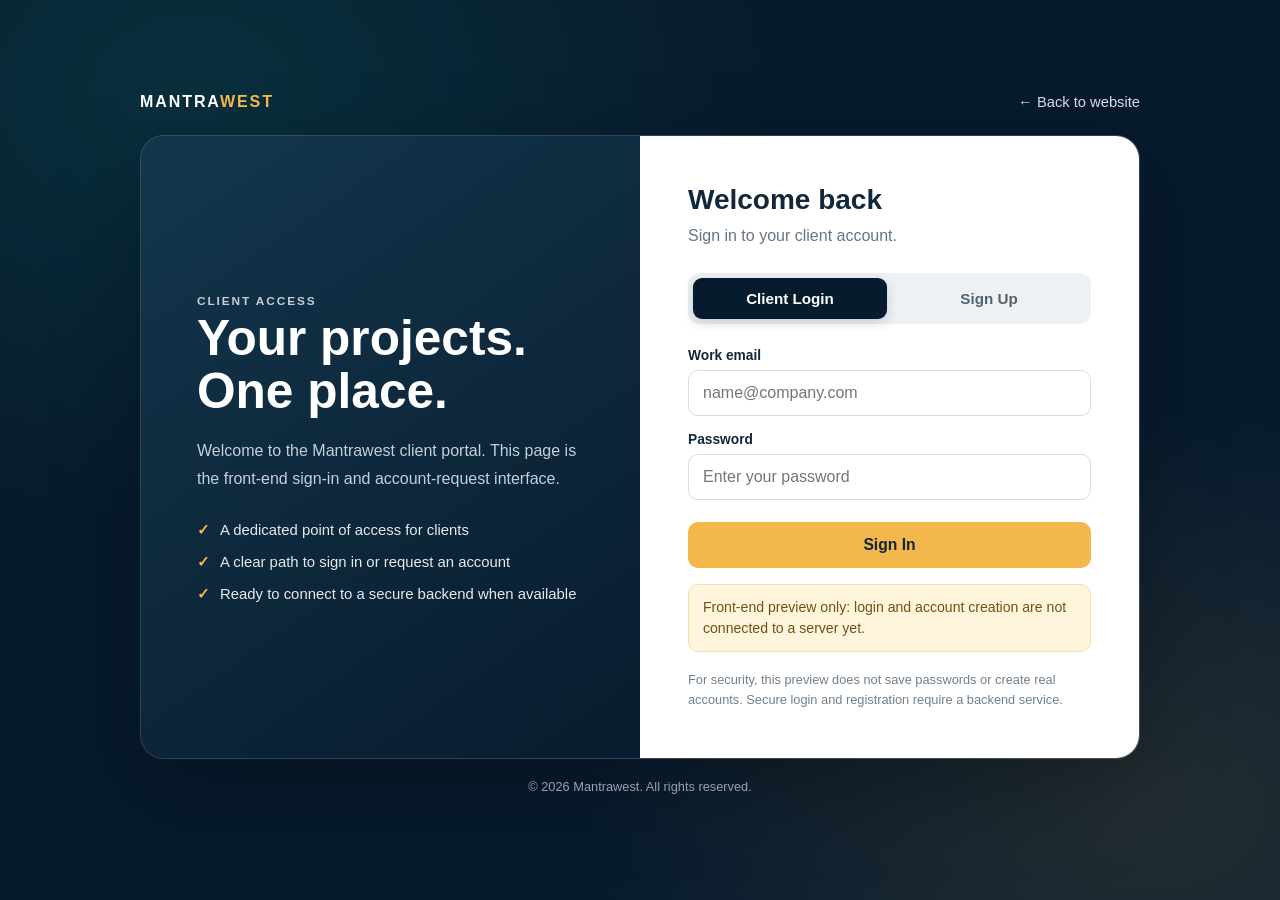
==== commit 55848ae4: "Revamp client portal page layout and styling for improved user experience; enhance accessibility and" ====
--- a/portal.html
+++ b/portal.html
@@ -4,174 +4,426 @@
     <meta charset="UTF-8" />
     <meta name="viewport" content="width=device-width, initial-scale=1.0" />
     <meta name="theme-color" content="#071B2E" />
-    <title>Get Started | Mantrawest Client Portal</title>
-    <meta
-      name="description"
-      content="Sign in to your Mantrawest client account or register for portal access."
-    />
-    <link rel="preconnect" href="https://fonts.googleapis.com" />
-    <link rel="preconnect" href="https://fonts.gstatic.com" crossorigin />
-    <link
-      href="https://fonts.googleapis.com/css2?family=Space+Grotesk:wght@500;600;700&family=Inter:wght@400;500;600;700&display=swap"
-      rel="stylesheet"
-    />
-    <link rel="stylesheet" href="style.css" />
+    <title>Client Portal | Mantrawest</title>
     <style>
-      body.portal-page {
+      :root {
+        --navy: #071b2e;
+        --navy-light: #102c43;
+        --amber: #f2b84b;
+        --foam: #f4f7f8;
+        --muted: #aab8c5;
+        --white: #ffffff;
+        --line: rgba(255, 255, 255, 0.14);
+      }
+      * {
+        box-sizing: border-box;
+      }
+      body {
+        margin: 0;
         min-height: 100vh;
+        color: var(--white);
+        font-family: Inter, Arial, sans-serif;
+        background:
+          radial-gradient(
+            ellipse at 15% 10%,
+            rgba(23, 184, 166, 0.13),
+            transparent 38%
+          ),
+          radial-gradient(
+            ellipse at 90% 90%,
+            rgba(242, 184, 75, 0.12),
+            transparent 35%
+          ),
+          var(--navy);
         display: grid;
-        grid-template-rows: auto 1fr auto;
-        background: var(--abyss, #071b2e);
-      }
-      .portal-top {
-        padding: 1.25rem 0;
-        border-bottom: 1px solid rgba(255, 255, 255, 0.1);
-      }
-      .portal-top-inner {
+        place-items: center;
+        padding: 28px 16px;
+      }
+      a {
+        color: inherit;
+      }
+      .shell {
+        width: min(100%, 1000px);
+      }
+      .topbar {
+        display: flex;
+        justify-content: space-between;
+        align-items: center;
+        gap: 18px;
+        margin-bottom: 24px;
+      }
+      .brand {
+        font-weight: 800;
+        letter-spacing: 0.12em;
+        font-size: 1rem;
+      }
+      .brand span {
+        color: var(--amber);
+      }
+      .back {
+        color: #d3dde5;
+        text-decoration: none;
+        font-size: 0.92rem;
+      }
+      .back:hover {
+        color: var(--amber);
+      }
+      .layout {
+        display: grid;
+        grid-template-columns: 1fr 1fr;
+        border: 1px solid var(--line);
+        border-radius: 24px;
+        overflow: hidden;
+        box-shadow: 0 30px 90px rgba(0, 0, 0, 0.28);
+        background: rgba(255, 255, 255, 0.035);
+      }
+      .intro {
+        padding: clamp(28px, 5vw, 56px);
+        background: linear-gradient(
+          145deg,
+          rgba(20, 54, 76, 0.96),
+          rgba(7, 27, 46, 0.92)
+        );
+        display: flex;
+        flex-direction: column;
+        justify-content: center;
+        min-height: 560px;
+      }
+      .eyebrow {
+        color: var(--amber);
+        text-transform: uppercase;
+        letter-spacing: 0.16em;
+        font-size: 0.74rem;
+        font-weight: 800;
+        margin: 0 0 18px;
+      }
+      h1 {
+        font-size: clamp(2rem, 4vw, 3.1rem);
+        line-height: 1.08;
+        margin: 0 0 18px;
+      }
+      .intro p {
+        color: #c3d0da;
+        line-height: 1.75;
+        margin: 0;
+      }
+      .points {
+        list-style: none;
+        padding: 0;
+        margin: 28px 0 0;
+        display: grid;
+        gap: 14px;
+      }
+      .points li {
         display: flex;
         align-items: center;
-        justify-content: space-between;
-        gap: 1rem;
-      }
-      .portal-top img {
+        gap: 10px;
+        color: #e4ebf0;
+        font-size: 0.93rem;
+      }
+      .check {
+        color: var(--amber);
+        font-weight: 900;
+      }
+      .panel {
+        padding: clamp(26px, 4vw, 48px);
+        background: #fff;
+        color: #12283a;
+      }
+      .panel h2 {
+        margin: 0 0 8px;
+        font-size: 1.75rem;
+      }
+      .sub {
+        color: #657582;
+        margin: 0 0 24px;
+        line-height: 1.55;
+      }
+      .tabs {
+        display: grid;
+        grid-template-columns: 1fr 1fr;
+        padding: 5px;
+        gap: 5px;
+        background: #edf1f4;
+        border-radius: 12px;
+        margin-bottom: 24px;
+      }
+      .tab {
+        border: 0;
+        border-radius: 9px;
+        padding: 12px;
+        background: transparent;
+        color: #526270;
+        font-weight: 700;
+        cursor: pointer;
+        font-size: 0.95rem;
+      }
+      .tab[aria-selected="true"] {
+        background: var(--navy);
+        color: white;
+        box-shadow: 0 4px 12px rgba(7, 27, 46, 0.16);
+      }
+      .field {
+        margin-bottom: 16px;
+      }
+      label {
         display: block;
-        width: auto;
-        height: 34px;
-        max-width: 180px;
-      }
-      .portal-back {
-        color: rgba(255, 255, 255, 0.82);
-        text-decoration: none;
-        font-weight: 600;
-      }
-      .portal-main {
-        display: grid;
-        place-items: center;
-        padding: 4rem 1.25rem;
-      }
-      .portal-card {
-        width: min(100%, 560px);
-        padding: clamp(1.5rem, 5vw, 3.25rem);
-        border: 1px solid rgba(255, 255, 255, 0.14);
-        border-radius: 24px;
-        background: rgba(255, 255, 255, 0.06);
-        backdrop-filter: blur(22px);
-        box-shadow: 0 28px 80px rgba(0, 0, 0, 0.28);
-        color: #fff;
-      }
-      .portal-eyebrow {
-        margin: 0 0 0.8rem;
-        color: var(--amber, #e0a84c);
-        font-size: 0.75rem;
-        font-weight: 800;
-        letter-spacing: 0.16em;
-        text-transform: uppercase;
-      }
-      .portal-card h1 {
-        margin: 0 0 1rem;
-        font-family: var(--font-display, "Space Grotesk", sans-serif);
-        font-size: clamp(2rem, 6vw, 3.25rem);
-        line-height: 1.08;
-      }
-      .portal-description {
-        color: rgba(255, 255, 255, 0.72);
-        line-height: 1.75;
-        margin: 0 0 1.75rem;
-      }
-      .portal-actions {
-        display: grid;
-        grid-template-columns: repeat(2, minmax(0, 1fr));
-        gap: 1rem;
-      }
-      .portal-actions .btn {
-        display: flex;
+        font-size: 0.86rem;
+        font-weight: 700;
+        margin-bottom: 7px;
+      }
+      input {
+        width: 100%;
+        padding: 13px 14px;
+        border: 1px solid #d5dde3;
+        border-radius: 10px;
+        font: inherit;
+        color: #12283a;
+        background: #fff;
+        outline: none;
+        transition:
+          border-color 0.2s,
+          box-shadow 0.2s;
+      }
+      input:focus {
+        border-color: #1e8b9c;
+        box-shadow: 0 0 0 3px rgba(30, 139, 156, 0.13);
+      }
+      .submit {
+        width: 100%;
+        display: inline-flex;
         justify-content: center;
         align-items: center;
-        min-height: 52px;
-        text-decoration: none;
+        border: 0;
+        border-radius: 10px;
+        padding: 14px 18px;
+        margin-top: 6px;
+        background: var(--amber);
+        color: #142536;
+        font-weight: 800;
+        font-size: 0.98rem;
+        cursor: pointer;
+        transition:
+          transform 0.2s,
+          box-shadow 0.2s,
+          background 0.2s;
+      }
+      .submit:hover {
+        transform: translateY(-2px);
+        box-shadow: 0 10px 24px rgba(242, 184, 75, 0.28);
+        background: #ffca65;
+      }
+      .notice {
+        display: none;
+        padding: 12px 14px;
+        border-radius: 10px;
+        margin-top: 16px;
+        line-height: 1.5;
+        font-size: 0.88rem;
+      }
+      .notice.show {
+        display: block;
+      }
+      .notice.info {
+        background: #fff5dc;
+        color: #725014;
+        border: 1px solid #f4dfab;
+      }
+      .notice.error {
+        background: #fff0ee;
+        color: #8c2d21;
+        border: 1px solid #f2c7c1;
+      }
+      .security-note {
+        color: #71808c;
+        font-size: 0.8rem;
+        line-height: 1.55;
+        margin: 18px 0 0;
+      }
+      .footer {
         text-align: center;
-      }
-      .portal-help {
-        margin: 1.5rem 0 0;
-        color: rgba(255, 255, 255, 0.68);
-        font-size: 0.92rem;
-        line-height: 1.7;
-      }
-      .portal-help a {
-        color: var(--amber, #e0a84c);
-        font-weight: 700;
-      }
-      .portal-footer {
-        padding: 1.25rem;
-        text-align: center;
-        color: rgba(255, 255, 255, 0.5);
-        font-size: 0.82rem;
-      }
-      @media (max-width: 480px) {
-        .portal-actions {
+        color: #91a3b2;
+        font-size: 0.8rem;
+        margin-top: 20px;
+      }
+      @media (max-width: 720px) {
+        .layout {
           grid-template-columns: 1fr;
         }
-        .portal-top-inner {
-          align-items: flex-start;
-        }
-      }
-      @media (prefers-reduced-motion: reduce) {
-        *,
-        *::before,
-        *::after {
-          animation: none !important;
-          transition: none !important;
-          scroll-behavior: auto !important;
+        .intro {
+          min-height: auto;
+          padding: 30px 26px;
+        }
+        .intro h1 {
+          max-width: 520px;
+        }
+        .points {
+          margin-top: 20px;
+        }
+        .panel {
+          padding: 28px 24px;
         }
       }
     </style>
   </head>
-  <body class="portal-page">
-    <header class="portal-top">
-      <div class="container portal-top-inner">
-        <a href="index.html" aria-label="Mantrawest home">
-          <img
-            src="https://mantrawest.com/waste/frontpageAssets/images/logo/logo-02.png"
-            alt="Mantrawest logo"
-            width="150"
-            height="34"
-          />
-        </a>
-        <a class="portal-back" href="index.html">← Back to website</a>
-      </div>
-    </header>
-
-    <main class="portal-main">
-      <section class="portal-card glass-shine" aria-labelledby="portal-title">
-        <p class="portal-eyebrow">Mantrawest Client Portal</p>
-        <h1 id="portal-title">Good to have you here.</h1>
-        <p class="portal-description">
-          Choose how you want to continue. Existing clients can sign in to their
-          account, while new clients can register for portal access.
-        </p>
-        <div class="portal-actions">
-          <a
-            class="btn btn-outline-light"
-            href="https://mantrawest.com/waste/login"
-            >Client Login</a
-          >
-          <a class="btn btn-amber" href="https://mantrawest.com/waste/register"
-            >Create an Account</a
-          >
+  <body>
+    <main class="shell">
+      <header class="topbar">
+        <div class="brand">MANTRA<span>WEST</span></div>
+        <a class="back" href="./index.html">← Back to website</a>
+      </header>
+
+      <section class="layout" aria-label="Mantrawest client portal">
+        <div class="intro">
+          <p class="eyebrow">Client access</p>
+          <h1>Your projects.<br />One place.</h1>
+          <p>
+            Welcome to the Mantrawest client portal. This page is the front-end
+            sign-in and account-request interface.
+          </p>
+          <ul class="points">
+            <li>
+              <span class="check">✓</span> A dedicated point of access for
+              clients
+            </li>
+            <li>
+              <span class="check">✓</span> A clear path to sign in or request an
+              account
+            </li>
+            <li>
+              <span class="check">✓</span> Ready to connect to a secure backend
+              when available
+            </li>
+          </ul>
         </div>
-        <p class="portal-help">
-          Need help getting access?
-          <a href="index.html#quote-form">Contact the Mantrawest team</a>.
-        </p>
+
+        <div class="panel">
+          <h2 id="formTitle">Welcome back</h2>
+          <p class="sub" id="formSubtitle">Sign in to your client account.</p>
+
+          <div class="tabs" role="tablist" aria-label="Choose an option">
+            <button
+              class="tab"
+              type="button"
+              role="tab"
+              aria-selected="true"
+              id="loginTab"
+            >
+              Client Login
+            </button>
+            <button
+              class="tab"
+              type="button"
+              role="tab"
+              aria-selected="false"
+              id="signupTab"
+            >
+              Sign Up
+            </button>
+          </div>
+
+          <form id="portalForm" novalidate>
+            <div class="field" id="nameField" hidden>
+              <label for="fullName">Full name</label>
+              <input
+                id="fullName"
+                name="fullName"
+                type="text"
+                autocomplete="name"
+                placeholder="Enter your full name"
+              />
+            </div>
+            <div class="field">
+              <label for="email">Work email</label>
+              <input
+                id="email"
+                name="email"
+                type="email"
+                autocomplete="email"
+                placeholder="name@company.com"
+                required
+              />
+            </div>
+            <div class="field">
+              <label for="password">Password</label>
+              <input
+                id="password"
+                name="password"
+                type="password"
+                autocomplete="current-password"
+                placeholder="Enter your password"
+                required
+              />
+            </div>
+            <button class="submit" id="submitButton" type="submit">
+              Sign In
+            </button>
+            <div class="notice info show" id="notice" role="status">
+              Front-end preview only: login and account creation are not
+              connected to a server yet.
+            </div>
+          </form>
+          <p class="security-note">
+            For security, this preview does not save passwords or create real
+            accounts. Secure login and registration require a backend service.
+          </p>
+        </div>
       </section>
+      <p class="footer">
+        © <span id="year"></span> Mantrawest. All rights reserved.
+      </p>
     </main>
 
-    <footer class="portal-footer">
-      © <span data-year></span> Mantrawest. All rights reserved.
-    </footer>
     <script>
-      document.querySelector("[data-year]").textContent =
-        new Date().getFullYear();
+      (() => {
+        const loginTab = document.getElementById("loginTab");
+        const signupTab = document.getElementById("signupTab");
+        const nameField = document.getElementById("nameField");
+        const fullName = document.getElementById("fullName");
+        const password = document.getElementById("password");
+        const formTitle = document.getElementById("formTitle");
+        const formSubtitle = document.getElementById("formSubtitle");
+        const submitButton = document.getElementById("submitButton");
+        const notice = document.getElementById("notice");
+        const form = document.getElementById("portalForm");
+        let mode = "login";
+
+        function setMode(nextMode) {
+          mode = nextMode;
+          const signingUp = mode === "signup";
+          loginTab.setAttribute("aria-selected", String(!signingUp));
+          signupTab.setAttribute("aria-selected", String(signingUp));
+          nameField.hidden = !signingUp;
+          fullName.required = signingUp;
+          password.autocomplete = signingUp
+            ? "new-password"
+            : "current-password";
+          formTitle.textContent = signingUp
+            ? "Request an account"
+            : "Welcome back";
+          formSubtitle.textContent = signingUp
+            ? "Enter your details to request client access."
+            : "Sign in to your client account.";
+          submitButton.textContent = signingUp ? "Request Account" : "Sign In";
+          notice.className = "notice info show";
+          notice.textContent =
+            "Front-end preview only: login and account creation are not connected to a server yet.";
+        }
+
+        loginTab.addEventListener("click", () => setMode("login"));
+        signupTab.addEventListener("click", () => setMode("signup"));
+
+        form.addEventListener("submit", (event) => {
+          event.preventDefault();
+          notice.className = "notice info show";
+          notice.textContent =
+            mode === "signup"
+              ? "Your form looks ready, but account creation cannot be completed until a backend is connected. No information has been saved."
+              : "Login cannot be verified because no authentication backend is connected. No password has been saved.";
+        });
+
+        document.getElementById("year").textContent = new Date().getFullYear();
+      })();
     </script>
   </body>
 </html>
